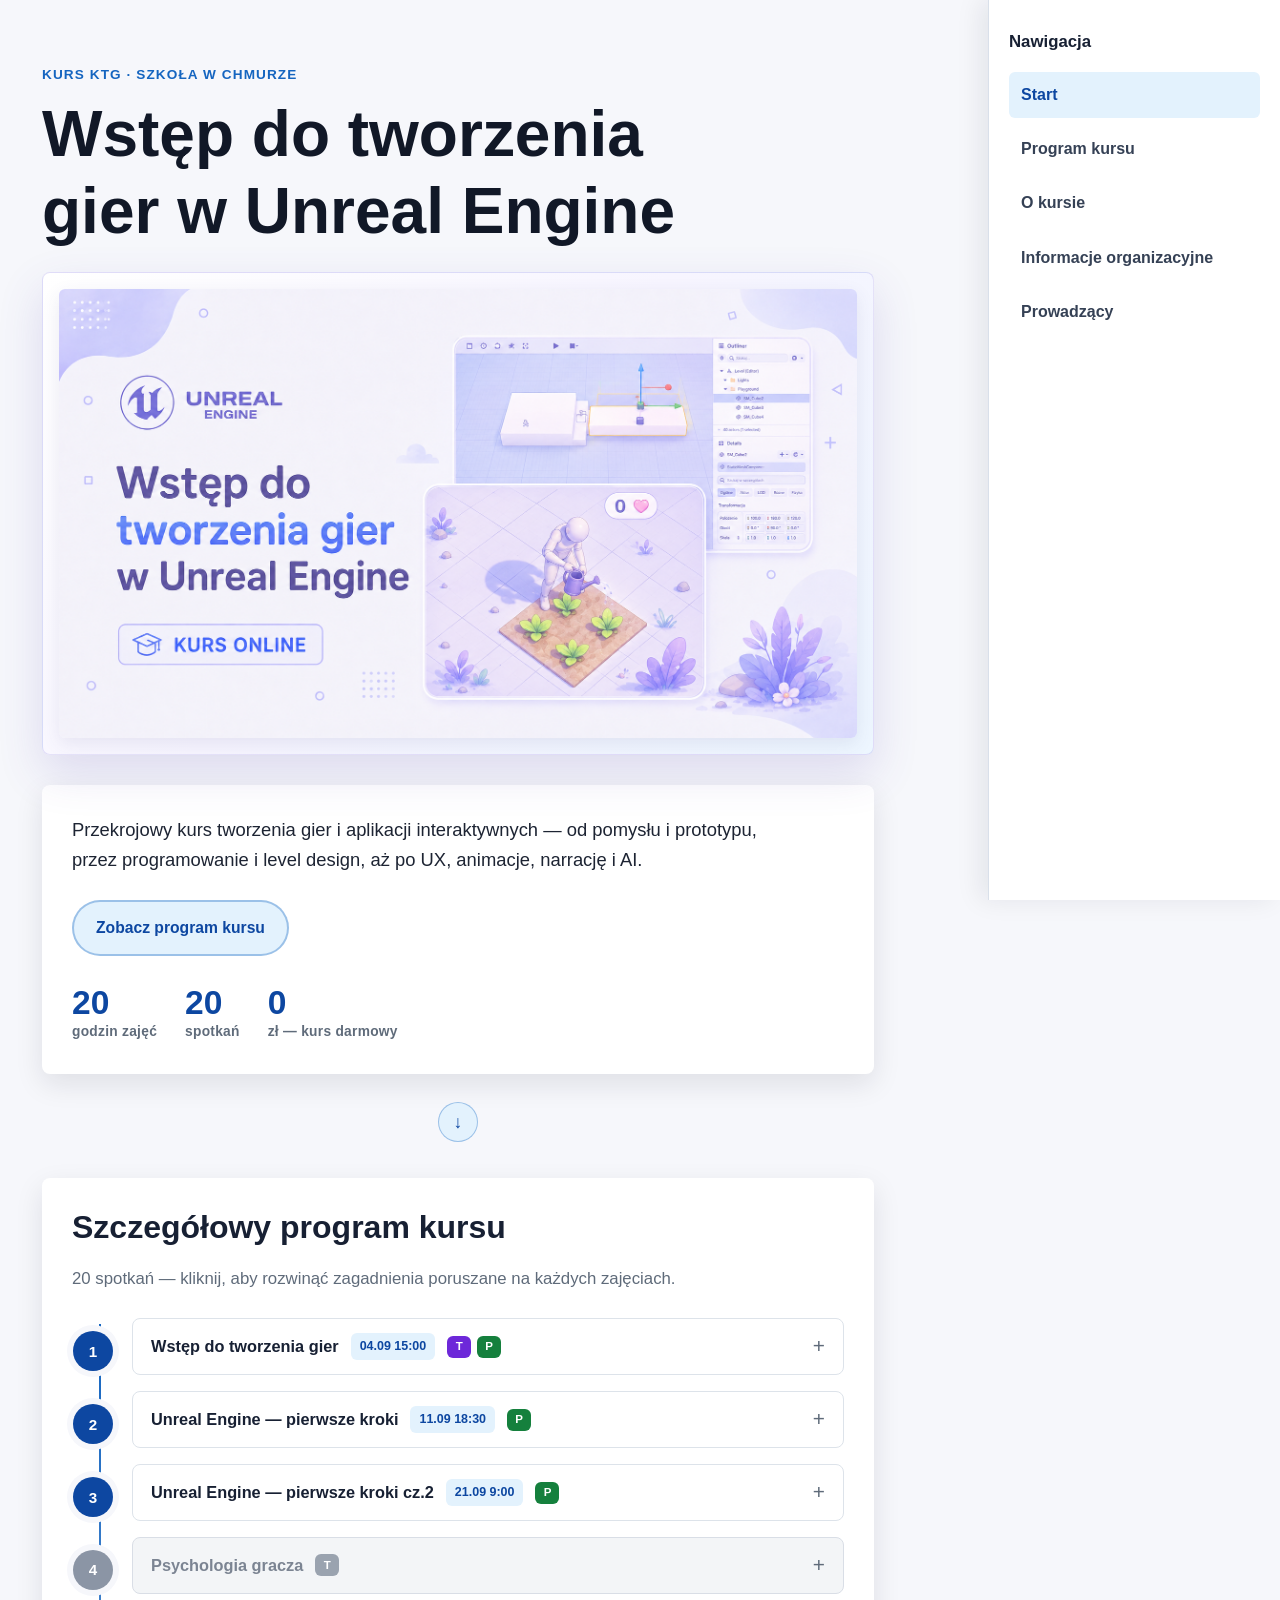
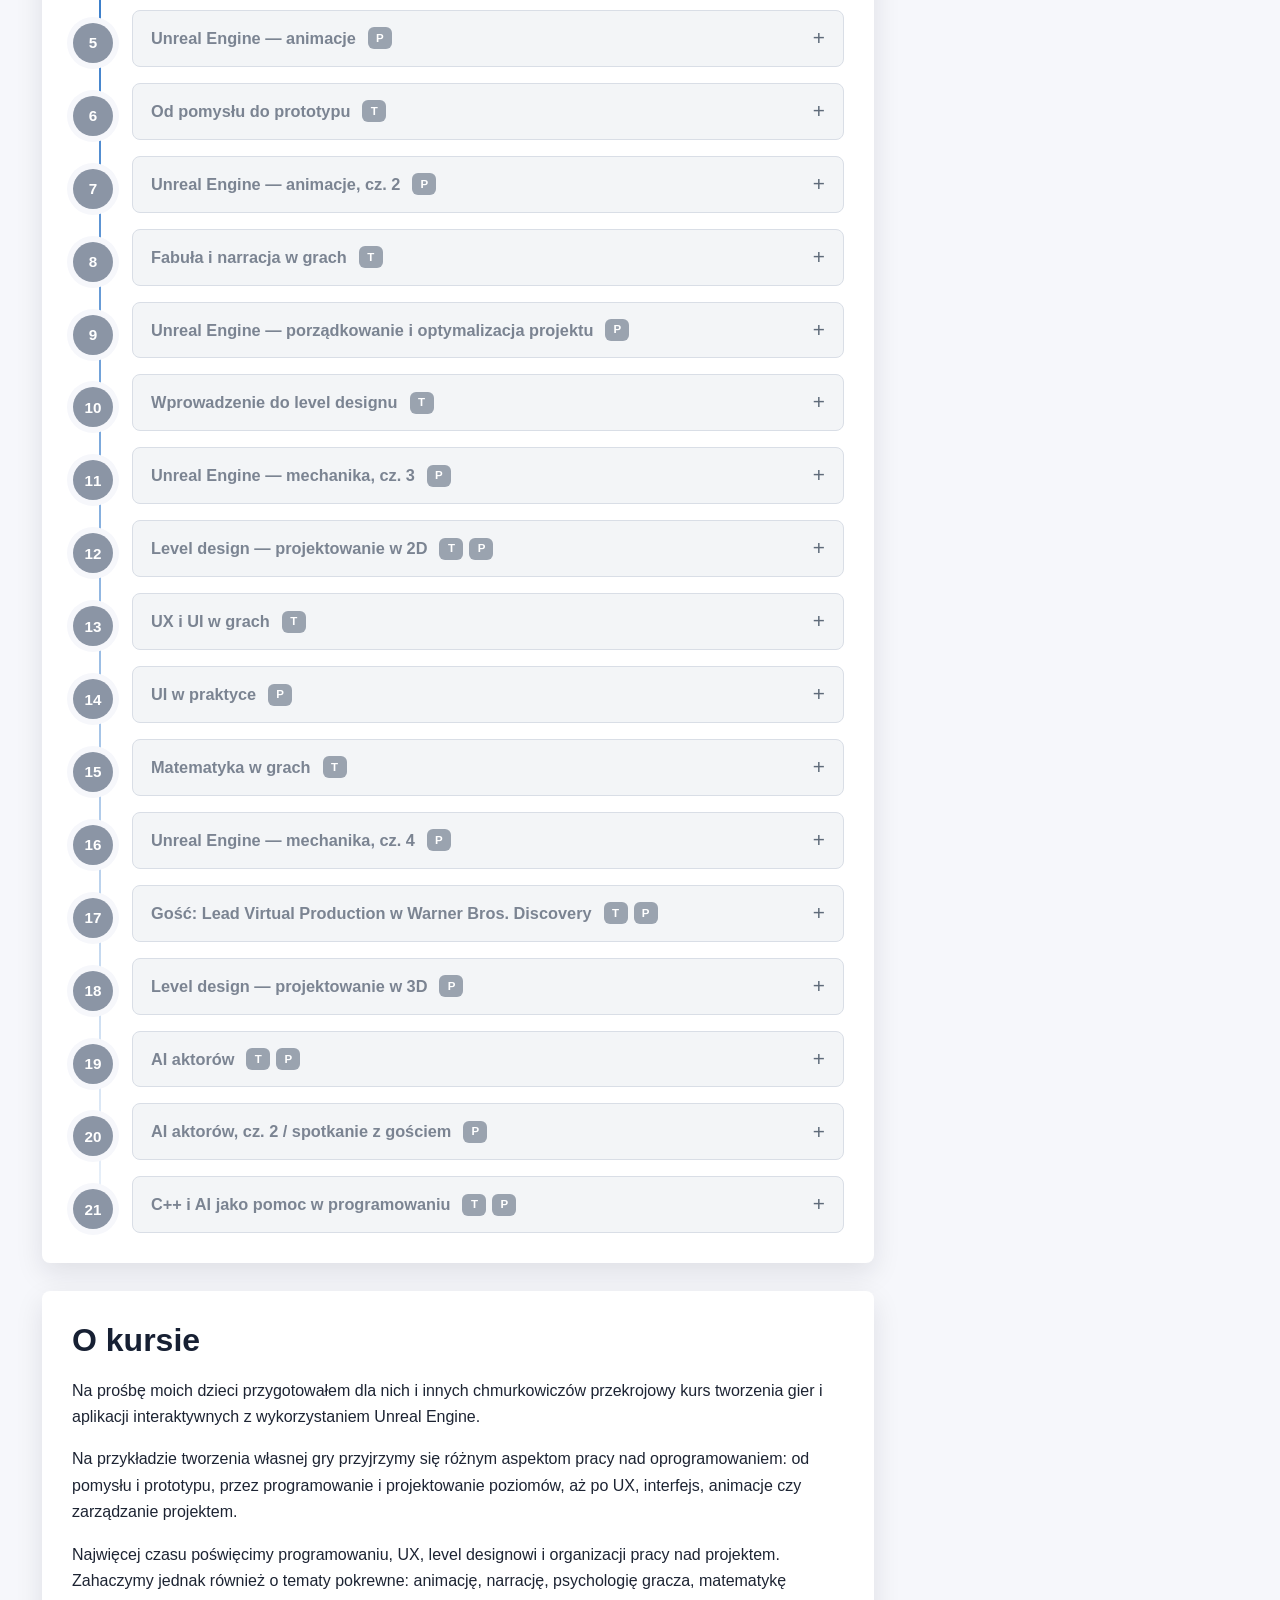
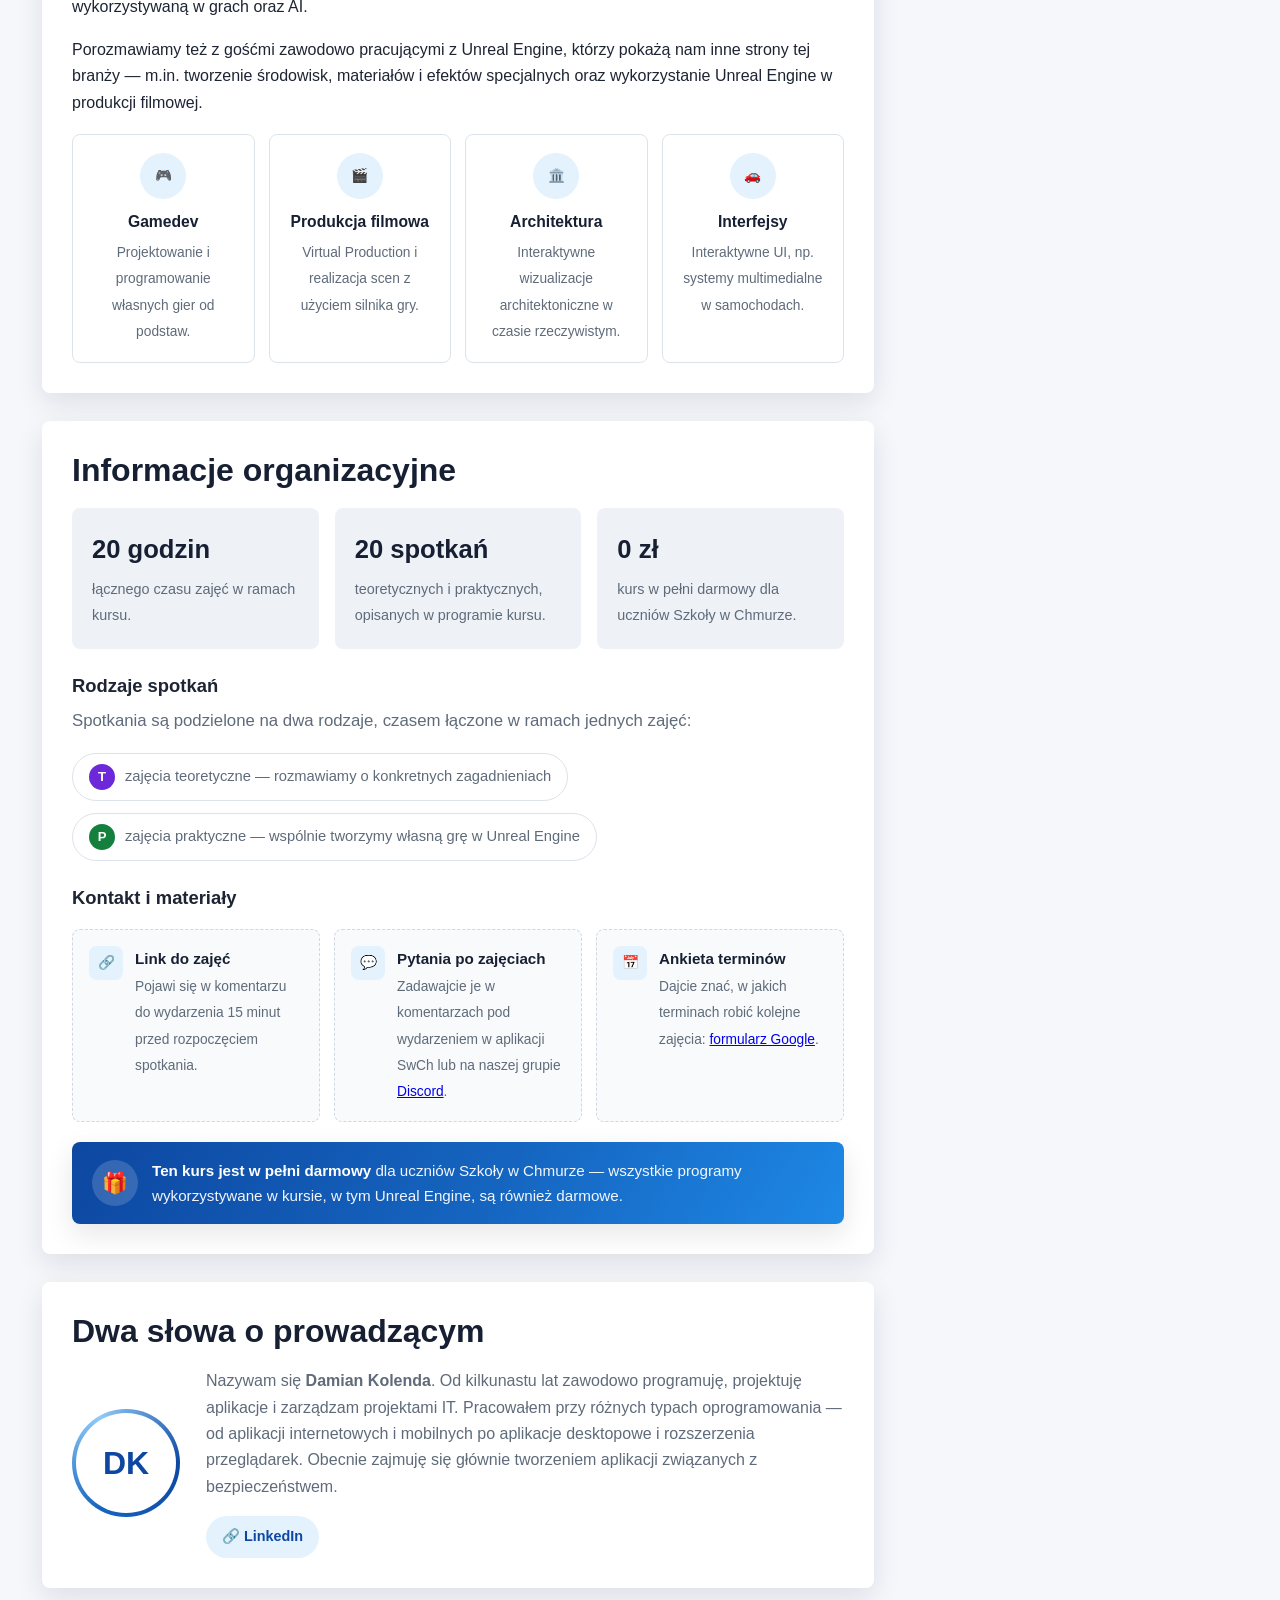
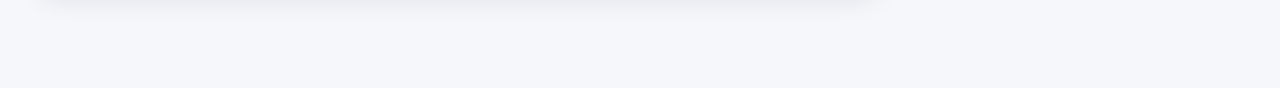
==== ktg/index.html @ b3a38f18 "up" ====
<!doctype html>
<html lang="pl">
<head>
  <meta charset="utf-8">
  <meta name="viewport" content="width=device-width, initial-scale=1">
  <title>Wstęp do tworzenia gier w Unreal Engine</title>
  <meta name="description" content="Przekrojowy, darmowy kurs tworzenia gier i aplikacji interaktywnych w Unreal Engine — program, informacje organizacyjne i materiały.">
  <link rel="stylesheet" href="css/course-page.css">
  <link rel="stylesheet" href="css/home-page.css">
</head>
<body>
  <nav class="right-nav" aria-label="Nawigacja po stronie kursu">
    <strong>Nawigacja</strong>
    <a href="#start">Start</a>
    <a href="#program">Program kursu</a>
    <a href="#o-kursie">O kursie</a>
    <a href="#informacje">Informacje organizacyjne</a>
    <a href="#prowadzacy">Prowadzący</a>
  </nav>

  <main>
    <header class="hero" id="start">
      <p class="eyebrow">Kurs KTG · Szkoła w Chmurze</p>
      <h1>Wstęp do tworzenia<br class="hero-title-break"> gier w Unreal Engine</h1>

      <figure class="hero-banner-frame">
        <img
          class="hero-banner-img"
          data-parallax="0.05"
          data-parallax-max="10"
          src="ktg_assets/img/baner2.png"
          alt="Baner kursu: „Wstęp do tworzenia gier w Unreal Engine”, logo Unreal Engine, plakietka „Kurs online” oraz zrzuty ekranu edytora Unreal Engine."
        >
      </figure>

      <div class="hero-below section">
        <p class="hero-lead">
          Przekrojowy kurs tworzenia gier i aplikacji interaktywnych — od pomysłu i prototypu, przez programowanie
          i level design, aż po UX, animacje, narrację i AI.
        </p>
        <div class="hero-cta">
          <a class="btn btn-ghost" href="#program">Zobacz program kursu</a>
        </div>
        <div class="hero-stats">
          <div class="stat"><span class="stat-num">20</span><span class="stat-label">godzin zajęć</span></div>
          <div class="stat"><span class="stat-num">20</span><span class="stat-label">spotkań</span></div>
          <div class="stat"><span class="stat-num">0</span><span class="stat-label">zł — kurs darmowy</span></div>
        </div>
      </div>

      <a class="scroll-cue" href="#program" aria-label="Przewiń do sekcji „Program kursu”">↓</a>
    </header>

    <section class="section reveal" id="program">
      <h2>Szczegółowy program kursu</h2>
      <p class="lead">20 spotkań — kliknij, aby rozwinąć zagadnienia poruszane na każdych zajęciach.</p>

      <div class="timeline">
        <details class="timeline-item has-page">
          <summary>
            <span class="timeline-num">1</span>
            <strong>Wstęp do tworzenia gier</strong>
            <span class="timeline-date">04.09 15:00</span>
            <span class="timeline-tags"><span class="tag tag-t">T</span><span class="tag tag-p">P</span></span>
          </summary>
          <ul class="timeline-topics">
            <li>Jak powstają gry?</li>
            <li>Kto pracuje przy tworzeniu gier i czym zajmują się poszczególne osoby?</li>
            <li>Jakich narzędzi używa się przy produkcji gier?</li>
            <li>Wprowadzenie do Unreal Engine</li>
            <li>Instalacja i pierwsze kroki</li>
          </ul>
          <div class="timeline-actions" aria-label="Materiały do lekcji 1">
            <a class="timeline-action-btn" href="pdf/wstep_do_ue.pdf" target="_blank" rel="noopener noreferrer">Prezentacja</a>
            <a class="timeline-action-btn timeline-action-btn-secondary" href="https://github.com/dkolenda/uekurs.github.io/tree/lekcja1_wstep" target="_blank" rel="noopener noreferrer">Repozytorium</a>
            <button class="timeline-action-btn timeline-video-btn" type="button" data-video-token="lesson-1">Nagranie wideo</button>
          </div>
        </details>

        <details class="timeline-item has-page">
          <summary>
            <span class="timeline-num">2</span>
            <strong>Unreal Engine — pierwsze kroki</strong>
            <span class="timeline-date">11.09 18:30</span>
            <span class="timeline-tags"><span class="tag tag-p">P</span></span>
          </summary>
          <ul class="timeline-topics">
            <li>Rozmieszczanie elementów na scenie</li>
            <li>Podstawy tworzenia logiki: zdarzenia i zmienne</li>
            <li>Przykłady praktyczne: drabina i portal</li>
          </ul>
          <div class="timeline-actions" aria-label="Materiały do lekcji 2">
            <a class="timeline-action-btn" target="_blank" href="ktg_2_unreal_engine_ferst_step.html">Notatka</a>
            <a class="timeline-action-btn timeline-action-btn-secondary"  target="_blank" href="https://iybr5o.s.gy/Ett3VE" rel="noopener noreferrer">Repozytorium</a>
            <button class="timeline-action-btn timeline-video-btn" type="button" data-video-token="lesson-2">Nagranie wideo</button>
          </div>
        </details>

        <details class="timeline-item has-page">
          <summary>
            <span class="timeline-num">3</span>
            <strong>Unreal Engine — pierwsze kroki cz.2</strong>
            <span class="timeline-date">21.09 9:00</span>
            <span class="timeline-tags"><span class="tag tag-p">P</span></span>
          </summary>
          <ul class="timeline-topics">
            <li>Podstawy tworzenia logiki: zdarzenia i zmienne</li>
            <li>Przykłady praktyczne: portal, ukryte przejscie</li>
          </ul>
          <div class="timeline-actions" aria-label="Materiały do lekcji 3">
            <button class="timeline-action-btn timeline-action-btn-disabled" type="button" disabled data-tooltip="Materiał jeszcze niedostępny">Notatka</button>
            <button class="timeline-action-btn timeline-action-btn-secondary timeline-action-btn-disabled" type="button" disabled data-tooltip="Materiał jeszcze niedostępny">Repozytorium</button>
            <button class="timeline-action-btn timeline-video-btn timeline-action-btn-disabled" type="button" disabled data-tooltip="Materiał jeszcze niedostępny">Nagranie wideo</button>
          </div>
        </details>

        <details class="timeline-item is-upcoming">
          <summary>
            <span class="timeline-num">4</span>
            <strong>Psychologia gracza</strong>
            <span class="timeline-tags"><span class="tag tag-t">T</span></span>
          </summary>
          <ul class="timeline-topics">
            <li>Co motywuje gracza? Teoria autodeterminacji</li>
            <li>Typologia graczy Bartle'a</li>
            <li>Stan flow</li>
            <li>Schematy i błędy poznawcze</li>
            <li>Warunkowanie instrumentalne</li>
            <li>Gamifikacja i wykorzystywanie mechanizmów znanych z gier</li>
            <li>Dark patterns w grach</li>
            <li>Zaburzenia związane z graniem</li>
          </ul>
        </details>

        <details class="timeline-item is-upcoming">
          <summary>
            <span class="timeline-num">5</span>
            <strong>Unreal Engine — animacje</strong>
            <span class="timeline-tags"><span class="tag tag-p">P</span></span>
          </summary>
          <ul class="timeline-topics">
            <li>Poruszanie aktorów — na przykładzie drzwi</li>
            <li>Tworzenie prostych cutscenek</li>
            <li>Animacje akcji gracza</li>
          </ul>
        </details>

        <details class="timeline-item is-upcoming">
          <summary>
            <span class="timeline-num">6</span>
            <strong>Od pomysłu do prototypu</strong>
            <span class="timeline-tags"><span class="tag tag-t">T</span></span>
          </summary>
          <ul class="timeline-topics">
            <li>Jak wygląda proces planowania i analizy?</li>
            <li>Dla kogo tworzymy grę?</li>
            <li>Podstawowa pętla rozgrywki — game loop</li>
            <li>Prototypowanie i blockout</li>
          </ul>
        </details>

        <details class="timeline-item is-upcoming">
          <summary>
            <span class="timeline-num">7</span>
            <strong>Unreal Engine — animacje, cz. 2</strong>
            <span class="timeline-tags"><span class="tag tag-p">P</span></span>
          </summary>
          <ul class="timeline-topics">
            <li>MetaHuman — tworzymy realistycznego bohatera</li>
            <li>Tworzenie własnych animacji</li>
            <li>Przykłady praktyczne: podlewanie grządki i użyźnianie gleby</li>
          </ul>
        </details>

        <details class="timeline-item is-upcoming">
          <summary>
            <span class="timeline-num">8</span>
            <strong>Fabuła i narracja w grach</strong>
            <span class="timeline-tags"><span class="tag tag-t">T</span></span>
          </summary>
          <ul class="timeline-topics">
            <li>Pacing — tempo opowiadania historii</li>
            <li>Struktura trzech aktów</li>
            <li>Monomit, czyli podróż bohatera</li>
            <li>Teoria równowagi Tzvetana Todorova</li>
            <li>Narracja emergentna</li>
            <li>Narzędzia pisarza: konflikt, foreshadowing, fałszywy trop, retrospekcja i inne</li>
            <li>Metody szybkiego tworzenia historii: graf świata, historia zbudowana wokół przedmiotu, siedem złotych pytań kryminalistycznych</li>
          </ul>
        </details>

        <details class="timeline-item is-upcoming">
          <summary>
            <span class="timeline-num">9</span>
            <strong>Unreal Engine — porządkowanie i optymalizacja projektu</strong>
            <span class="timeline-tags"><span class="tag tag-p">P</span></span>
          </summary>
          <ul class="timeline-topics">
            <li>Debugowanie</li>
            <li>Analiza zależności</li>
            <li>Podstawy zasad SOLID</li>
            <li>Funkcje</li>
            <li>Komunikacja między aktorami: Interface, Event Dispatcher, Subsystem</li>
          </ul>
        </details>

        <details class="timeline-item is-upcoming">
          <summary>
            <span class="timeline-num">10</span>
            <strong>Wprowadzenie do level designu</strong>
            <span class="timeline-tags"><span class="tag tag-t">T</span></span>
          </summary>
          <ul class="timeline-topics">
            <li>Psychologia gracza w projektowaniu poziomów</li>
            <li>Opowiadanie historii za pomocą otoczenia</li>
            <li>Ścieżki gracza i subtelne kierowanie jego uwagą</li>
            <li>Typowe błędy projektowe</li>
            <li>Blockout</li>
          </ul>
        </details>

        <details class="timeline-item is-upcoming">
          <summary>
            <span class="timeline-num">11</span>
            <strong>Unreal Engine — mechanika, cz. 3</strong>
            <span class="timeline-tags"><span class="tag tag-p">P</span></span>
          </summary>
          <ul class="timeline-topics">
            <li>Zmienne publiczne i listy</li>
            <li>Event Dispatchers</li>
            <li>Przykład praktyczny: tworzymy zagadkę</li>
          </ul>
        </details>

        <details class="timeline-item is-upcoming">
          <summary>
            <span class="timeline-num">12</span>
            <strong>Level design — projektowanie w 2D</strong>
            <span class="timeline-tags"><span class="tag tag-t">T</span><span class="tag tag-p">P</span></span>
          </summary>
          <ul class="timeline-topics">
            <li>Dlaczego research jest ważny?</li>
            <li>Od pomysłu do planu poziomu</li>
            <li>Projektowanie levelu w 2D</li>
            <li>Rysujemy własne poziomy na kartkach</li>
          </ul>
        </details>

        <details class="timeline-item is-upcoming">
          <summary>
            <span class="timeline-num">13</span>
            <strong>UX i UI w grach</strong>
            <span class="timeline-tags"><span class="tag tag-t">T</span></span>
          </summary>
          <ul class="timeline-topics">
            <li>Zasady projektowania dobrego interfejsu</li>
            <li>Najczęstsze błędy</li>
            <li>Interfejs diegetyczny</li>
            <li>Otoczenie jako element interfejsu</li>
            <li>Czym jest HUD?</li>
          </ul>
        </details>

        <details class="timeline-item is-upcoming">
          <summary>
            <span class="timeline-num">14</span>
            <strong>UI w praktyce</strong>
            <span class="timeline-tags"><span class="tag tag-p">P</span></span>
          </summary>
          <ul class="timeline-topics">
            <li>Czym jest Widget?</li>
            <li>Podstawy tworzenia UI w Unreal Engine</li>
            <li>Przykłady praktyczne: HUD i ekwipunek</li>
          </ul>
        </details>

        <details class="timeline-item is-upcoming">
          <summary>
            <span class="timeline-num">15</span>
            <strong>Matematyka w grach</strong>
            <span class="timeline-tags"><span class="tag tag-t">T</span></span>
          </summary>
          <ul class="timeline-topics">
            <li>Punkty i wektory</li>
            <li>Okręgi, koła i trójkąty</li>
            <li>Sinus i cosinus — gdzie naprawdę przydają się w grach?</li>
            <li>Kilka bardzo przydatnych wzorów i przykładów</li>
          </ul>
        </details>

        <details class="timeline-item is-upcoming">
          <summary>
            <span class="timeline-num">16</span>
            <strong>Unreal Engine — mechanika, cz. 4</strong>
            <span class="timeline-tags"><span class="tag tag-p">P</span></span>
          </summary>
          <ul class="timeline-topics">
            <li>Mapowanie sterowania</li>
            <li>Obsługa kontrolera</li>
            <li>Wykrywanie przedmiotów</li>
            <li>Interakcja z obiektami w świecie gry</li>
          </ul>
        </details>

        <details class="timeline-item is-upcoming">
          <summary>
            <span class="timeline-num">17</span>
            <strong>Gość: Lead Virtual Production w Warner Bros. Discovery</strong>
            <span class="timeline-tags"><span class="tag tag-t">T</span><span class="tag tag-p">P</span></span>
          </summary>
          <ul class="timeline-topics">
            <li>Jak tworzy się filmy z wykorzystaniem Unreal Engine?</li>
            <li>Virtual Production od kuchni</li>
            <li>Materiały i efekty specjalne</li>
          </ul>
        </details>

        <details class="timeline-item is-upcoming">
          <summary>
            <span class="timeline-num">18</span>
            <strong>Level design — projektowanie w 3D</strong>
            <span class="timeline-tags"><span class="tag tag-p">P</span></span>
          </summary>
          <ul class="timeline-topics">
            <li>Przenosimy projekt 2D do Unreal Engine</li>
            <li>Budujemy blockout poziomu</li>
            <li>Testujemy ścieżki gracza i czytelność przestrzeni</li>
          </ul>
        </details>

        <details class="timeline-item is-upcoming">
          <summary>
            <span class="timeline-num">19</span>
            <strong>AI aktorów</strong>
            <span class="timeline-tags"><span class="tag tag-t">T</span><span class="tag tag-p">P</span></span>
          </summary>
          <ul class="timeline-topics">
            <li>Do czego potrzebujemy AI w grach?</li>
            <li>Podejmowanie decyzji przez postacie</li>
            <li>Podstawy zachowania NPC</li>
            <li>Pierwsze własne AI w Unreal Engine</li>
          </ul>
        </details>

        <details class="timeline-item is-upcoming">
          <summary>
            <span class="timeline-num">20</span>
            <strong>AI aktorów, cz. 2 / spotkanie z gościem</strong>
            <span class="timeline-tags"><span class="tag tag-p">P</span></span>
          </summary>
          <ul class="timeline-topics">
            <li>Rozwijamy zachowania NPC</li>
            <li>Łączymy AI z mechanikami naszej gry</li>
            <li>Temat spotkania z gościem zostanie podany po jego potwierdzeniu</li>
          </ul>
        </details>

        <details class="timeline-item is-upcoming">
          <summary>
            <span class="timeline-num">21</span>
            <strong>C++ i AI jako pomoc w programowaniu</strong>
            <span class="timeline-tags"><span class="tag tag-t">T</span><span class="tag tag-p">P</span></span>
          </summary>
          <ul class="timeline-topics">
            <li>Po co Unreal Engine wykorzystuje C++?</li>
            <li>Blueprinty a C++</li>
            <li>Jak wygląda kod w projekcie Unreal Engine?</li>
            <li>Czym jest „vibe coding”?</li>
            <li>Jak korzystać z AI jako wsparcia podczas programowania — i gdzie trzeba na nie uważać?</li>
          </ul>
        </details>
      </div>
    </section>

    <section class="section reveal" id="o-kursie">
      <h2>O kursie</h2>
      <p>
        Na prośbę moich dzieci przygotowałem dla nich i innych chmurkowiczów przekrojowy kurs tworzenia gier i aplikacji
        interaktywnych z wykorzystaniem Unreal Engine.
      </p>
      <p>
        Na przykładzie tworzenia własnej gry przyjrzymy się różnym aspektom pracy nad oprogramowaniem: od pomysłu
        i prototypu, przez programowanie i projektowanie poziomów, aż po UX, interfejs, animacje czy zarządzanie
        projektem.
      </p>
      <p>
        Najwięcej czasu poświęcimy programowaniu, UX, level designowi i organizacji pracy nad projektem. Zahaczymy
        jednak również o tematy pokrewne: animację, narrację, psychologię gracza, matematykę wykorzystywaną w grach
        oraz AI.
      </p>
      <p>
        Porozmawiamy też z gośćmi zawodowo pracującymi z Unreal Engine, którzy pokażą nam inne strony tej branży —
        m.in. tworzenie środowisk, materiałów i efektów specjalnych oraz wykorzystanie Unreal Engine w produkcji
        filmowej.
      </p>

      <div class="audience-grid" aria-label="Dla kogo jest ten kurs">
        <article class="audience-tile">
          <span class="audience-icon">🎮</span>
          <strong>Gamedev</strong>
          <span>Projektowanie i programowanie własnych gier od podstaw.</span>
        </article>
        <article class="audience-tile">
          <span class="audience-icon">🎬</span>
          <strong>Produkcja filmowa</strong>
          <span>Virtual Production i realizacja scen z użyciem silnika gry.</span>
        </article>
        <article class="audience-tile">
          <span class="audience-icon">🏛️</span>
          <strong>Architektura</strong>
          <span>Interaktywne wizualizacje architektoniczne w czasie rzeczywistym.</span>
        </article>
        <article class="audience-tile">
          <span class="audience-icon">🚗</span>
          <strong>Interfejsy</strong>
          <span>Interaktywne UI, np. systemy multimedialne w samochodach.</span>
        </article>
      </div>
    </section>

    <section class="section reveal" id="informacje">
      <h2>Informacje organizacyjne</h2>

      <div class="info-strip" aria-label="Podstawowe informacje o kursie">
        <div class="info-card">
          <strong>20 godzin</strong>
          <span>łącznego czasu zajęć w ramach kursu.</span>
        </div>
        <div class="info-card">
          <strong>20 spotkań</strong>
          <span>teoretycznych i praktycznych, opisanych w programie kursu.</span>
        </div>
        <div class="info-card">
          <strong>0 zł</strong>
          <span>kurs w pełni darmowy dla uczniów Szkoły w Chmurze.</span>
        </div>
      </div>

      <h3 style="margin-top: 26px;">Rodzaje spotkań</h3>
      <p class="lead">Spotkania są podzielone na dwa rodzaje, czasem łączone w ramach jednych zajęć:</p>
      <div class="legend-row">
        <span class="legend-chip legend-t"><b>T</b> zajęcia teoretyczne — rozmawiamy o konkretnych zagadnieniach</span>
        <span class="legend-chip legend-p"><b>P</b> zajęcia praktyczne — wspólnie tworzymy własną grę w Unreal Engine</span>
      </div>

      <h3 style="margin-top: 26px;">Kontakt i materiały</h3>
      <div class="contact-row">
        <div class="contact-card">
          <span class="contact-icon">🔗</span>
          <div>
            <strong>Link do zajęć</strong>
            <span>Pojawi się w komentarzu do wydarzenia 15 minut przed rozpoczęciem spotkania.</span>
          </div>
        </div>
        <div class="contact-card">
          <span class="contact-icon">💬</span>
          <div>
            <strong>Pytania po zajęciach</strong>
            <span>Zadawajcie je w komentarzach pod wydarzeniem w aplikacji SwCh lub na naszej grupie <a href="https://discord.gg/wz2NytQ2kA" target="_blank" rel="noopener noreferrer">Discord</a>.</span>
          </div>
        </div>
        <div class="contact-card">
          <span class="contact-icon">📅</span>
          <div>
            <strong>Ankieta terminów</strong>
            <span>Dajcie znać, w jakich terminach robić kolejne zajęcia: <a href="https://forms.gle/KFguqqn21eopVK5c7" target="_blank" rel="noopener noreferrer">formularz Google</a>.</span>
          </div>
        </div>
      </div>

      <div class="free-banner">
        <span class="free-badge">🎁</span>
        <p>
          <strong>Ten kurs jest w pełni darmowy</strong> dla uczniów Szkoły w Chmurze — wszystkie programy
          wykorzystywane w kursie, w tym Unreal Engine, są również darmowe.
        </p>
      </div>
    </section>

    <section class="section reveal" id="prowadzacy">
      <h2>Dwa słowa o prowadzącym</h2>
      <div class="instructor-card">
        <div class="avatar-ring"><span>DK</span></div>
        <div class="instructor-bio">
          <p>
            Nazywam się <strong>Damian Kolenda</strong>. Od kilkunastu lat zawodowo programuję, projektuję aplikacje
            i zarządzam projektami IT. Pracowałem przy różnych typach oprogramowania — od aplikacji internetowych
            i mobilnych po aplikacje desktopowe i rozszerzenia przeglądarek. Obecnie zajmuję się głównie tworzeniem
            aplikacji związanych z bezpieczeństwem.
          </p>
          <div class="instructor-links">
            <a class="link-pill" href="https://www.linkedin.com/in/damian-kolenda/" target="_blank" rel="noopener noreferrer">🔗 LinkedIn</a>
          </div>
        </div>
      </div>
    </section>
  </main>

  <a href="#start" class="back-to-top" aria-label="Wróć na górę strony">↑</a>

  <script src="js/home-page.js" defer></script>
</body>
</html>
---- ktg/css/course-page.css ----
﻿:root {
  --bg: #f6f7fb;
  --surface: #ffffff;
  --surface-soft: #eef2f7;
  --text: #1d2433;
  --muted: #5f6b7a;
  --primary: #1565c0;
  --primary-dark: #0d47a1;
  --primary-soft: #e3f2fd;
  --warning: #fff4cc;
  --warning-border: #ffca28;
  --note: #eceff1;
  --note-border: #b0bec5;
  --shadow: 0 10px 28px rgba(15, 23, 42, 0.10);
  --radius: 8px;
  --nav-width: 292px;
}

* {
  box-sizing: border-box;
}

html {
  scroll-behavior: smooth;
}

body {
  margin: 0;
  background: var(--bg);
  color: var(--text);
  font-family: Roboto, "Segoe UI", Arial, sans-serif;
  line-height: 1.65;
}

main {
  width: min(1040px, calc(100% - var(--nav-width) - 72px));
  margin: 0;
  padding: 48px 42px 72px;
}

.hero {
  margin-bottom: 28px;
  padding: 16px 0 8px;
  color: var(--text);
}

.eyebrow {
  margin: 0 0 10px;
  color: var(--primary);
  font-size: 0.85rem;
  font-weight: 700;
  letter-spacing: 0.08em;
  text-transform: uppercase;
}

h1,
h2,
h3 {
  line-height: 1.2;
}

h1 {
  max-width: 760px;
  margin: 0;
  font-size: clamp(2.2rem, 5vw, 4.7rem);
  font-weight: 800;
  color: #111827;
}

h2 {
  margin: 0 0 18px;
  font-size: 2rem;
  color: #172033;
}

h3 {
  margin: 0 0 10px;
  font-size: 1.15rem;
}

h4 {
  margin: 22px 0 0;
  color: #172033;
  font-size: 1rem;
}

p {
  margin: 0 0 16px;
}

.intro-card,
.section,
.media-card {
  border-radius: var(--radius);
  background: var(--surface);
  box-shadow: var(--shadow);
}

.intro-card {
  margin-bottom: 28px;
  padding: 28px;
  background: var(--primary);
  color: #ffffff;
  font-size: 14px;
  font-style: italic;
}

.intro-card h2 {
  color: #ffffff;
  font-size: 14px;
  font-style: italic;
}

.intro-card p {
  max-width: 860px;
  color: rgba(255, 255, 255, 0.92);
  font-size: 14px;
}

.blue-info {
  margin: 20px 0 0;
  padding: 14px;
  border-radius: var(--radius);
  background: var(--primary);
  color: #ffffff;
  font-size: 14px;
  font-style: italic;
  box-shadow: var(--shadow);
}

.blue-info h4 {
  margin: 12px 0 8px;
  color: #ffffff;
}

.blue-info h4:first-child {
  margin-top: 0;
}

.naming-info {
  margin: 20px 0 0;
  padding: 14px;
  border-radius: var(--radius);
  background: #3f3a1f;
  color: #ffffff;
  font-size: 14px;
  font-style: italic;
  box-shadow: var(--shadow);
}

.shortcut-card {
  margin-top: 16px;
  padding: 12px;
  border: 1px solid rgba(255, 255, 255, 0.24);
  border-radius: var(--radius);
  background: rgba(255, 255, 255, 0.12);
}

.shortcut-row {
  display: flex;
  flex-direction: column;
  gap: 8px;
  margin-top: 0;
}

.shortcut {
  display: flex;
  min-height: 0;
  padding: 8px 10px;
  border: 1px solid rgba(255, 255, 255, 0.24);
  border-radius: var(--radius);
  background: rgba(255, 255, 255, 0.10);
  align-items: flex-start;
  gap: 10px;
  white-space: normal;
  overflow-x: visible;
}

.keyline {
  display: flex;
  flex-wrap: wrap;
  gap: 6px;
  margin-bottom: 0;
  align-items: center;
  flex: 0 0 auto;
}

kbd,
.tool-pill {
  display: inline-flex;
  min-width: 28px;
  min-height: 28px;
  padding: 4px 8px;
  align-items: center;
  justify-content: center;
  border-radius: 6px;
  background: #ffffff;
  color: var(--primary-dark);
  font-size: 13px;
  font-weight: 800;
  box-shadow: 0 3px 0 rgba(0, 0, 0, 0.18);
}

.tool-pill {
  gap: 7px;
  min-width: auto;
  background: #f8fafc;
  border: 1px solid rgba(13, 71, 161, 0.22);
  color: #0f172a;
}

.shortcut .tool-pill {
  color: #0f172a;
}

.shortcut strong {
  display: inline;
  margin-bottom: 2px;
  font-size: 13px;
}

.shortcut span {
  color: rgba(255, 255, 255, 0.86);
  font-size: 12px;
  line-height: 1.45;
}

.shortcut-desc {
  display: block;
  min-width: 0;
  flex: 1 1 auto;
  gap: 6px;
  white-space: normal;
  overflow-wrap: anywhere;
}

.naming-row .shortcut {
  align-items: flex-start;
  white-space: normal;
  overflow-x: visible;
}

.naming-row .shortcut-desc {
  display: block;
}

.naming-row .shortcut-desc strong {
  display: block;
  color: #ffffff;
}

.naming-info .shortcut {
  border-color: rgba(253, 230, 138, 0.36);
  background: rgba(255, 255, 255, 0.12);
}

.naming-info kbd {
  background: #fef3c7;
  color: #713f12;
}

.section {
  margin-bottom: 28px;
  padding: 30px;
}

.lead {
  color: var(--muted);
  font-size: 1.05rem;
}

.grid {
  display: grid;
  grid-template-columns: repeat(2, minmax(0, 1fr));
  gap: 18px;
  margin-top: 18px;
}

.tile {
  min-height: 160px;
  padding: 20px;
  border: 1px solid #dde3ea;
  border-radius: var(--radius);
  background: #ffffff;
}

.tile-icon {
  display: inline-flex;
  width: 42px;
  height: 42px;
  margin-bottom: 12px;
  align-items: center;
  justify-content: center;
  border-radius: 50%;
  background: var(--primary-soft);
  color: var(--primary);
  font-size: 1.35rem;
  font-weight: 800;
}

.tile-icon.editor-icons {
  width: auto;
  min-width: 52px;
  height: 42px;
  padding: 4px;
  gap: 5px;
  overflow: hidden;
  border-radius: 6px;
  background: #202020;
  color: transparent;
  font-size: 0;
}

/* Cropped directly from the Place Actors sidebar in ktg2_interface.png. */
.editor-icon {
  display: block;
  width: 44px;
  height: 34px;
  border-radius: 4px;
  background-image: url("../ktg_assets/img/ktg2_interface.png");
  background-repeat: no-repeat;
  background-size: 1918px 1016px;
}

.editor-icon--shapes {
  background-position: -22px -598px;
}

.editor-icon--lights {
  background-position: -22px -444px;
}

.editor-icon--cine {
  background-position: -22px -524px;
}

.editor-icon--trigger-box {
  width: 34px;
  background-position: -105px -456px;
}

.editor-icon--vfx {
  background-position: -22px -810px;
}

.list-methods {
  grid-template-columns: 1fr;
}

.list-methods .tile {
  min-height: auto;
}

.method-node-figure {
  margin: 10px 0 14px;
}

.method-node-figure img {
  display: block;
  width: auto;
  max-width: 100%;
  max-height: 360px;
  object-fit: contain;
  border-radius: 6px;
  background: #1f2937;
}

.tile-image {
  display: block;
  width: 100%;
  height: auto;
  margin-bottom: 0;
  object-fit: contain;
  border-radius: 6px;
  background: var(--primary-soft);
}

.media-tile {
  display: grid;
  grid-template-columns: minmax(180px, 62%) minmax(110px, 38%);
  align-items: center;
  gap: 14px;
  padding: 12px;
}

.media-tile .tile-copy {
  min-width: 0;
  padding: 8px 4px 8px 0;
  font-size: 0.92rem;
  line-height: 1.5;
}

.media-tile .tile-copy p {
  margin-bottom: 0;
}

.callout {
  margin: 18px 0 0;
  padding: 18px 20px;
  border-left: 6px solid;
  border-radius: var(--radius);
  display: grid;
  grid-template-columns: 32px 1fr;
  gap: 12px;
  align-items: start;
}

.mistake {
  border-color: var(--warning-border);
  background: var(--warning);
}

.curiosity {
  border-color: var(--primary);
  background: var(--primary-soft);
}

.callout-icon {
  display: inline-grid;
  width: 28px;
  height: 28px;
  border-radius: 50%;
  place-items: center;
  font-style: normal;
  font-weight: 900;
  line-height: 1;
}

.mistake .callout-icon {
  background: #ffca28;
  color: #3a2a00;
}

.curiosity .callout-icon {
  background: var(--primary);
  color: #ffffff;
}

figure {
  margin: 22px 0 0;
}

.media-card {
  overflow: hidden;
  border: 1px solid #d7dee8;
}

img {
  display: block;
  width: 100%;
  height: auto;
}

img.is-zoomable {
  cursor: zoom-in;
}

img.is-zoomable:focus {
  outline: 3px solid var(--primary);
  outline-offset: 3px;
}

figcaption {
  padding: 12px 14px;
  background: #f8fafc;
  color: var(--muted);
  font-size: 0.92rem;
}

.steps {
  display: grid;
  gap: 14px;
  margin: 18px 0 0;
  padding: 0;
  list-style: none;
  counter-reset: step;
}

.steps li {
  position: relative;
  padding: 16px 16px 16px 58px;
  border: 1px solid #dde3ea;
  border-radius: var(--radius);
  background: #ffffff;
}

.steps li::before {
  position: absolute;
  left: 16px;
  top: 16px;
  width: 28px;
  height: 28px;
  border-radius: 50%;
  background: var(--primary);
  color: #ffffff;
  content: counter(step);
  counter-increment: step;
  display: grid;
  place-items: center;
  font-weight: 800;
}

.right-nav {
  position: fixed;
  top: 0;
  right: 0;
  width: var(--nav-width);
  height: 100vh;
  padding: 28px 20px;
  background: #ffffff;
  border-left: 1px solid #d9e0ea;
  box-shadow: -8px 0 24px rgba(15, 23, 42, 0.08);
  overflow-y: auto;
}

.right-nav strong {
  display: block;
  margin-bottom: 16px;
  color: #172033;
  font-size: 1.05rem;
}

.right-nav a {
  display: block;
  margin-bottom: 8px;
  padding: 10px 12px;
  border-radius: 6px;
  color: #354155;
  text-decoration: none;
  font-weight: 650;
}

.right-nav a:hover,
.right-nav a:focus {
  background: var(--primary-soft);
  color: var(--primary-dark);
  outline: none;
}

.nav-hint {
  margin-top: 18px;
  padding: 12px;
  border-radius: var(--radius);
  background: var(--surface-soft);
  color: var(--muted);
  font-size: 0.88rem;
  line-height: 1.45;
}

.badge-list {
  display: flex;
  flex-wrap: wrap;
  gap: 10px;
  margin-top: 14px;
}

.badge {
  padding: 7px 11px;
  border-radius: 999px;
  background: var(--primary-soft);
  color: var(--primary-dark);
  font-size: 0.9rem;
  font-weight: 700;
}

.script-drawer {
  margin-top: 20px;
  border: 1px solid #d7dee8;
  border-radius: var(--radius);
  background: #ffffff;
  box-shadow: var(--shadow);
  overflow: hidden;
}

.script-drawer summary {
  display: flex;
  min-height: 56px;
  padding: 14px 18px;
  align-items: center;
  gap: 12px;
  background: var(--primary);
  color: #ffffff;
  cursor: pointer;
  font-weight: 800;
  list-style: none;
}

.script-drawer summary::-webkit-details-marker {
  display: none;
}

.script-drawer summary::after {
  margin-left: auto;
  content: "+";
  font-size: 1.25rem;
  line-height: 1;
}

.script-drawer[open] summary::after {
  content: "-";
}

.script-icon {
  display: inline-grid;
  width: 32px;
  height: 32px;
  border-radius: 6px;
  place-items: center;
  background: #ffffff;
  color: var(--primary-dark);
  font-size: 0.86rem;
  font-weight: 900;
  box-shadow: 0 3px 0 rgba(0, 0, 0, 0.18);
}

.script-drawer figure {
  margin: 0;
  border: 0;
  border-radius: 0;
  box-shadow: none;
}

.variable-grid {
  display: grid;
  grid-template-columns: repeat(2, minmax(0, 1fr));
  gap: 12px;
  margin-top: 10px;
}

.variable-kind-list {
  grid-template-columns: 1fr;
}

.variable-card {
  padding: 14px;
  border: 1px solid #dde3ea;
  border-radius: var(--radius);
  background: #ffffff;
}

.variable-card h3 {
  display: inline-flex;
  margin-bottom: 8px;
  padding: 4px 8px;
  border-radius: 6px;
  color: #ffffff;
  font-size: 0.95rem;
}

.variable-card p {
  margin-bottom: 0;
  color: var(--muted);
  font-size: 0.94rem;
  line-height: 1.5;
}

.var-bool h3 {
  background: #b91c1c;
}

.var-actor h3 {
  background: #2563eb;
}

.var-int h3 {
  background: #15803d;
}

.var-text h3 {
  background: #b45309;
}

.collision-panel {
  display: grid;
  gap: 16px;
  margin-top: 20px;
}

.collision-grid {
  display: grid;
  grid-template-columns: repeat(2, minmax(0, 1fr));
  gap: 14px;
}

.collision-card {
  padding: 18px;
  border: 1px solid #dde3ea;
  border-radius: var(--radius);
  background: #ffffff;
}

.collision-card h3 {
  display: flex;
  gap: 10px;
  align-items: center;
}

.collision-tag {
  display: inline-grid;
  width: 30px;
  height: 30px;
  border-radius: 6px;
  place-items: center;
  background: var(--primary);
  color: #ffffff;
  font-size: 0.85rem;
  font-weight: 900;
}

.collision-card p,
.collision-card li {
  color: var(--muted);
  font-size: 0.95rem;
}

.collision-card ul {
  display: grid;
  gap: 8px;
  margin: 10px 0 0;
  padding-left: 20px;
}

.response-strip {
  display: grid;
  grid-template-columns: repeat(3, minmax(0, 1fr));
  gap: 10px;
  margin-top: 12px;
}

.response-pill {
  min-height: 86px;
  padding: 12px;
  border-radius: var(--radius);
  background: var(--surface-soft);
}

.response-pill strong {
  display: block;
  margin-bottom: 4px;
  color: #172033;
}

.response-pill span {
  display: block;
  color: var(--muted);
  font-size: 0.88rem;
  line-height: 1.45;
}

.collision-wide {
  grid-column: 1 / -1;
}

.collision-list {
  display: grid;
  grid-template-columns: repeat(2, minmax(0, 1fr));
  gap: 10px;
  margin-top: 12px;
}

.collision-option {
  padding: 12px;
  border-radius: var(--radius);
  background: var(--surface-soft);
  color: var(--muted);
  font-size: 0.92rem;
  line-height: 1.45;
}

.collision-option strong {
  display: block;
  margin-bottom: 3px;
  color: #172033;
}

.video-list {
  display: grid;
  grid-template-columns: repeat(3, minmax(0, 1fr));
  gap: 12px;
  margin-top: 18px;
}

.video-card {
  display: grid;
  border: 1px solid #dde3ea;
  border-radius: var(--radius);
  background: #ffffff;
  color: var(--muted);
  text-decoration: none;
  overflow: hidden;
}

.video-card:hover,
.video-card:focus {
  border-color: var(--primary);
  outline: none;
}

.video-card img {
  aspect-ratio: 16 / 9;
  object-fit: cover;
}

.video-card strong {
  display: block;
  padding: 12px 12px 2px;
  color: #172033;
  line-height: 1.35;
}

.video-card span {
  display: block;
  padding: 0 12px 12px;
  font-size: 0.9rem;
  line-height: 1.45;
}

.has-lightbox {
  overflow: hidden;
}

.image-lightbox[hidden] {
  display: none;
}

.image-lightbox {
  position: fixed;
  inset: 0;
  z-index: 1000;
  display: grid;
  padding: 22px;
  place-items: center;
  background: rgba(15, 23, 42, 0.82);
}

.image-lightbox-panel {
  display: grid;
  grid-template-rows: auto minmax(0, 1fr);
  width: min(1180px, 100%);
  height: min(820px, 100%);
  border-radius: var(--radius);
  background: #0f172a;
  box-shadow: 0 20px 60px rgba(0, 0, 0, 0.36);
  overflow: hidden;
}

.image-lightbox-toolbar {
  display: flex;
  min-height: 54px;
  padding: 10px;
  justify-content: flex-end;
  gap: 8px;
  background: #ffffff;
  border-bottom: 1px solid #d9e0ea;
}

.image-lightbox-button {
  min-width: 42px;
  min-height: 34px;
  padding: 6px 10px;
  border: 1px solid #cfd8e3;
  border-radius: 6px;
  background: #f8fafc;
  color: var(--text);
  cursor: pointer;
  font: inherit;
  font-weight: 800;
}

.image-lightbox-button:hover,
.image-lightbox-button:focus {
  border-color: var(--primary);
  background: var(--primary-soft);
  outline: none;
}

.image-lightbox-stage {
  display: block;
  min-height: 0;
  padding: 20px;
  overflow: auto;
  text-align: center;
}

.image-lightbox-stage img {
  width: auto;
  max-width: none;
  max-height: none;
  margin: 0 auto;
  transition: width 120ms ease, height 120ms ease;
}

.blueprint-layout {
  display: grid;
  grid-template-columns: minmax(280px, 0.95fr) minmax(320px, 1.05fr);
  gap: 18px;
  align-items: start;
  margin-top: 18px;
}

.blueprint-map {
  display: grid;
  gap: 12px;
}

.blueprint-card {
  position: relative;
  padding: 16px 16px 16px 58px;
  border: 1px solid #dde3ea;
  border-radius: var(--radius);
  background: #ffffff;
}

.blueprint-card::before {
  position: absolute;
  left: 16px;
  top: 16px;
  width: 30px;
  height: 30px;
  border-radius: 6px;
  background: var(--primary);
  color: #ffffff;
  content: attr(data-label);
  display: grid;
  place-items: center;
  font-size: 0.8rem;
  font-weight: 900;
}

.blueprint-card h3 {
  margin-bottom: 6px;
}

.blueprint-card p {
  margin-bottom: 0;
  color: var(--muted);
  font-size: 0.94rem;
  line-height: 1.5;
}

.blueprint-card.is-wide {
  grid-column: 1 / -1;
  border-color: rgba(21, 101, 192, 0.35);
  background: var(--primary-soft);
}

.blueprint-card.is-wide::before {
  background: var(--primary-dark);
}

.quiz {
  display: grid;
  gap: 18px;
  margin-top: 18px;
}

.quiz-question {
  padding: 18px;
  border: 1px solid #dde3ea;
  border-radius: var(--radius);
  background: #ffffff;
}

.quiz-question p {
  margin-bottom: 12px;
  font-weight: 800;
  line-height: 1.4;
}

.quiz-options {
  display: grid;
  gap: 8px;
}

.quiz-option {
  width: 100%;
  padding: 10px 12px;
  border: 1px solid #cfd8e3;
  border-radius: 6px;
  background: #f8fafc;
  color: var(--text);
  cursor: pointer;
  font: inherit;
  text-align: left;
}

.quiz-option:hover,
.quiz-option:focus {
  border-color: var(--primary);
  background: var(--primary-soft);
  outline: none;
}

.quiz-option.is-correct {
  border-color: #16a34a;
  background: #dcfce7;
  color: #14532d;
  font-weight: 800;
}

.quiz-option.is-wrong {
  border-color: #dc2626;
  background: #fee2e2;
  color: #7f1d1d;
  font-weight: 800;
}

.quiz-option:disabled {
  cursor: default;
  opacity: 1;
}

.quiz-result {
  margin-top: 18px;
  padding: 14px 16px;
  border-radius: var(--radius);
  background: var(--primary);
  color: #ffffff;
  font-weight: 800;
}

.ue-blueprint-viewer {
  position: relative;
  display: grid;
  grid-template-columns: 245px minmax(0, 1fr);
  min-height: 560px;
  margin-top: 18px;
  border: 1px solid #090b0d;
  border-radius: var(--radius);
  background: #151515;
  color: #d6d6d6;
  box-shadow: var(--shadow);
  overflow: hidden;
}

.ue-blueprint-expand-button {
  position: absolute;
  top: 7px;
  right: 7px;
  z-index: 10;
  display: inline-grid;
  width: 24px;
  height: 24px;
  place-items: center;
  border: 1px solid #464646;
  border-radius: 4px;
  background: rgba(31, 31, 31, 0.94);
  color: #f2f2f2;
  cursor: pointer;
  font: inherit;
  font-size: 14px;
  font-weight: 800;
  line-height: 1;
  box-shadow: 0 4px 10px rgba(0, 0, 0, 0.30);
}

.ue-blueprint-expand-button:hover,
.ue-blueprint-expand-button:focus {
  border-color: #5d9cec;
  background: #1f3552;
  outline: none;
}

.ue-blueprint-viewer.is-modal-open {
  width: 100%;
  height: 100%;
  min-height: 0;
  margin-top: 0;
  box-shadow: none;
}

.ue-blueprint-viewer.is-modal-open .ue-blueprint-expand-button {
  display: none;
}

.ue-blueprint-viewer.is-modal-open .ue-blueprint-main,
.ue-blueprint-viewer.is-modal-open .ue-graph-stage {
  min-height: 0;
}

.ue-blueprint-modal[hidden] {
  display: none;
}

.ue-blueprint-modal {
  position: fixed;
  inset: 0;
  z-index: 1100;
  display: grid;
  padding: 12px;
  background: rgba(15, 23, 42, 0.86);
}

.ue-blueprint-modal-panel {
  display: grid;
  grid-template-rows: auto minmax(0, 1fr);
  width: 100%;
  height: 100%;
  min-width: 0;
  min-height: 0;
  border-radius: var(--radius);
  background: #151515;
  box-shadow: 0 20px 60px rgba(0, 0, 0, 0.36);
  overflow: hidden;
}

.ue-blueprint-modal-toolbar {
  display: flex;
  min-height: 46px;
  padding: 8px;
  justify-content: space-between;
  align-items: center;
  gap: 8px;
  border-bottom: 1px solid #303030;
  background: #111111;
}

.ue-blueprint-modal-title {
  min-width: 0;
  padding: 0 8px;
  color: #f2f2f2;
  font-size: 14px;
  font-weight: 800;
  line-height: 1.3;
  overflow: hidden;
  text-overflow: ellipsis;
  white-space: nowrap;
}

.ue-blueprint-modal-close {
  min-width: 38px;
  min-height: 30px;
  padding: 5px 10px;
  border: 1px solid #3a3a3a;
  border-radius: 4px;
  background: #242424;
  color: #eeeeee;
  cursor: pointer;
  font: inherit;
  font-size: 13px;
  font-weight: 800;
}

.ue-blueprint-modal-close:hover,
.ue-blueprint-modal-close:focus {
  border-color: #5d9cec;
  background: #1f3552;
  outline: none;
}

.ue-blueprint-modal-slot {
  min-width: 0;
  min-height: 0;
}

.ue-blueprint-sidebar {
  display: grid;
  grid-template-rows: 1fr 1.2fr;
  border-right: 1px solid #262626;
  background: #111111;
  min-width: 0;
}

.ue-panel {
  min-height: 0;
  border-bottom: 1px solid #2a2a2a;
  overflow: auto;
}

.ue-panel-title,
.ue-tabs {
  display: flex;
  align-items: center;
  min-height: 28px;
  background: #202020;
  color: #d8d8d8;
  font-size: 12px;
}

.ue-panel-title {
  justify-content: space-between;
  padding: 0 10px;
  border-bottom: 1px solid #303030;
}

.ue-add-button {
  margin: 6px 6px 4px;
  padding: 3px 12px;
  border: 1px solid #4a4a4a;
  border-radius: 4px;
  background: #252525;
  color: #f3f3f3;
  cursor: pointer;
  font: inherit;
  font-size: 12px;
}

.ue-search {
  margin: 0 6px 8px;
  padding: 3px 10px;
  border: 1px solid #3a3a3a;
  border-radius: 999px;
  background: #090909;
  color: #737373;
  font-size: 12px;
  line-height: 1.4;
}

.ue-section-label {
  padding: 5px 8px;
  background: #303030;
  color: #bdbdbd;
  font-size: 11px;
  font-weight: 800;
  line-height: 1.2;
}

.ue-tree {
  display: grid;
}

.ue-tree-item {
  width: 100%;
  border: 0;
  border-left: 3px solid transparent;
  background: transparent;
  color: #d0d0d0;
  cursor: pointer;
  font: inherit;
  font-size: 12px;
  text-align: left;
}

button.ue-tree-item,
.ue-tree-item-row {
  display: grid;
  grid-template-columns: 18px minmax(0, 1fr) auto;
  gap: 5px;
  align-items: center;
  min-height: 25px;
  padding: 3px 8px;
}

.ue-tree-item > .ue-tree-item {
  width: calc(100% - 17px);
  margin-left: 17px;
  border-left-color: rgba(255, 255, 255, 0.10);
}

button.ue-tree-item:hover,
button.ue-tree-item:focus,
button.ue-tree-item.is-active,
.ue-tree-item:hover > .ue-tree-item-row,
.ue-tree-item:focus > .ue-tree-item-row,
.ue-tree-item-row:focus,
.ue-tree-item.is-active > .ue-tree-item-row {
  background: #2f2f2f;
  outline: none;
}

.ue-tree-item.is-active {
  border-left-color: #f0a000;
  color: #ffffff;
}

.ue-tree-icon {
  color: #bfc4cc;
  font-weight: 800;
  text-align: center;
}

.ue-tree-meta {
  color: #a5a5a5;
  font-size: 11px;
}

.ue-variable-type {
  display: inline-flex;
  align-items: center;
  gap: 5px;
  margin-left: auto;
  white-space: nowrap;
}

.ue-color-dot {
  width: 10px;
  height: 6px;
  flex: 0 0 auto;
  border-radius: 999px;
  background: var(--dot-color, #7dd3fc);
}

.ue-public-eye {
  width: 16px;
  height: 10px;
  flex: 0 0 auto;
  border: 1.7px solid #93c5fd;
  border-radius: 50%;
  background: radial-gradient(circle at center, #93c5fd 0 2px, transparent 2.5px);
}

.ue-blueprint-main {
  display: grid;
  grid-template-rows: auto auto minmax(0, 1fr);
  min-width: 0;
  background: #191919;
}

.ue-tabs {
  gap: 3px;
  padding-left: 4px;
  overflow-x: auto;
}

.ue-tab {
  min-height: 27px;
  padding: 5px 13px;
  border: 0;
  border-right: 1px solid #242424;
  background: #2b2b2b;
  color: #d9d9d9;
  cursor: pointer;
  font: inherit;
  font-size: 12px;
  white-space: nowrap;
}

.ue-tab.is-active {
  background: #161616;
  color: #ffffff;
}

.ue-toolbar {
  display: flex;
  justify-content: space-between;
  gap: 12px;
  align-items: center;
  min-height: 40px;
  padding: 5px 9px;
  border-top: 1px solid #303030;
  border-bottom: 1px solid #101010;
  background: #1c1c1c;
}

.ue-breadcrumb {
  display: flex;
  min-width: 0;
  align-items: center;
  gap: 8px;
  color: #ababab;
  font-size: 15px;
  white-space: nowrap;
}

.ue-breadcrumb strong {
  color: #e8e8e8;
  font-weight: 500;
  overflow: hidden;
  text-overflow: ellipsis;
}

.ue-zoom-controls {
  display: flex;
  flex: 0 0 auto;
  gap: 4px;
}

.ue-zoom-controls button {
  min-width: 32px;
  min-height: 28px;
  border: 1px solid #3a3a3a;
  border-radius: 4px;
  background: #242424;
  color: #eeeeee;
  cursor: pointer;
  font: inherit;
  font-size: 12px;
}

.ue-graph-stage {
  position: relative;
  min-height: 490px;
  overflow: hidden;
  cursor: grab;
  background-color: #1b1b1b;
  background-image:
    linear-gradient(rgba(255, 255, 255, 0.035) 1px, transparent 1px),
    linear-gradient(90deg, rgba(255, 255, 255, 0.035) 1px, transparent 1px),
    linear-gradient(rgba(255, 255, 255, 0.05) 1px, transparent 1px),
    linear-gradient(90deg, rgba(255, 255, 255, 0.05) 1px, transparent 1px);
  background-size: 16px 16px, 16px 16px, 80px 80px, 80px 80px;
  touch-action: none;
}

.ue-graph-stage.is-dragging {
  cursor: grabbing;
}

.ue-graph-content {
  position: absolute;
  left: 0;
  top: 0;
  transform-origin: 0 0;
}

.ue-blueprint-image {
  display: block;
  width: 100%;
  height: 100%;
  max-width: none;
  user-select: none;
  -webkit-user-drag: none;
}

.ue-blueprint-image-error {
  display: grid;
  width: 360px;
  min-height: 96px;
  place-items: center;
  border: 1px solid #474747;
  background: #242424;
  color: #eeeeee;
  font-size: 13px;
}

@media (max-width: 980px) {
  :root {
    --nav-width: 0px;
  }

  main {
    width: 100%;
    padding: 26px 18px 110px;
  }

  .hero {
    padding: 30px 22px;
  }

  .right-nav {
    top: auto;
    bottom: 0;
    width: 100%;
    height: auto;
    max-height: 38vh;
    padding: 12px;
    border-left: 0;
    border-top: 1px solid #d9e0ea;
  }

  .right-nav strong,
  .nav-hint {
    display: none;
  }

  .right-nav a {
    display: inline-block;
    margin: 4px;
    padding: 8px 10px;
    font-size: 0.9rem;
  }

  .shortcut-row,
  .grid,
  .collision-grid,
  .collision-list,
  .video-list,
  .blueprint-layout,
  .variable-grid,
  .response-strip {
    grid-template-columns: 1fr;
  }

  .media-tile {
    grid-template-columns: minmax(130px, 54%) minmax(110px, 46%);
    align-items: center;
  }

  .tile-image {
    width: 100%;
  }

  .ue-blueprint-viewer {
    grid-template-columns: 1fr;
  }

  .ue-blueprint-viewer.is-modal-open {
    grid-template-rows: auto minmax(0, 1fr);
  }

  .ue-blueprint-sidebar {
    grid-template-columns: 1fr 1fr;
    grid-template-rows: auto;
    border-right: 0;
    border-bottom: 1px solid #262626;
  }

  .ue-panel {
    max-height: 250px;
    border-right: 1px solid #2a2a2a;
  }

  .ue-toolbar {
    align-items: flex-start;
    flex-direction: column;
  }

  .ue-graph-stage {
    min-height: 440px;
  }
}

@media print {
  body {
    background: #ffffff;
  }

  main {
    width: 100%;
    padding: 24px;
  }

  .right-nav {
    display: none;
  }

  .hero,
  .intro-card,
  .section {
    box-shadow: none;
  }
}
.lesson-subsection {
  margin-top: 34px;
  padding-top: 26px;
  border-top: 1px solid rgba(148, 163, 184, 0.22);
}

.lesson-subsection > h3 {
  margin-top: 0;
}

.ue-tree-scroll {
  max-height: 198px;
  overflow-y: auto;
  padding-right: 4px;
}

.ue-tree-category {
  margin: 4px 0;
}

.ue-tree-category-toggle {
  display: flex;
  align-items: center;
  width: 100%;
  gap: 6px;
  border: 0;
  border-radius: 6px;
  padding: 7px 8px;
  color: inherit;
  background: transparent;
  font: inherit;
  font-size: 14px;
  text-align: left;
  cursor: pointer;
}

.ue-tree-category-toggle::before {
  content: "";
  width: 14px;
  height: 11px;
  flex: 0 0 auto;
  border-radius: 2px;
  background: linear-gradient(#facc15 0 0) 2px 0 / 7px 3px no-repeat, #d69e2e;
  box-shadow: inset 0 -1px 0 rgba(0, 0, 0, 0.22);
}

.ue-tree-category-toggle:hover,
.ue-tree-category-toggle:focus {
  background: rgba(148, 163, 184, 0.14);
  outline: none;
}

.ue-tree-category-icon {
  width: 16px;
  color: #93c5fd;
  font-size: 0.78rem;
  line-height: 1;
}

.ue-tree-category-content {
  margin-left: 14px;
}

.ue-tree-category:not(.is-open) .ue-tree-category-content {
  display: none;
}
---- ktg/css/home-page.css ----
/* Strona główna kursu — dodatkowe style budujące na bazie course-page.css */

/* ---------- Hero: baner + tekst NIE nachodzą na siebie ---------- */
.hero {
  position: relative;
}

.hero h1 {
  max-width: 900px;
}

/* Ramka banera — dodatkowy zapas (padding) pozwala na lekką paralaksę
   obrazu bez przycinania napisów, które już są na grafice baneru. */
.hero-banner-frame {
  position: relative;
  margin: 22px 0 30px;
  padding: clamp(8px, 1.4vw, 16px);
  border: 1px solid rgba(110, 93, 214, 0.18);
  border-radius: var(--radius);
  background: linear-gradient(135deg, #ffffff 0%, #f7f5ff 48%, #edf6ff 100%);
  box-shadow: 0 18px 46px rgba(86, 70, 174, 0.16);
  overflow: hidden;
}

.hero-banner-img {
  display: block;
  width: 100%;
  height: auto;
  aspect-ratio: 1672 / 941;
  border-radius: calc(var(--radius) - 2px);
  box-shadow: 0 6px 18px rgba(64, 72, 128, 0.10);
  will-change: transform;
}

.hero-lead {
  max-width: 720px;
  margin: 0 0 26px;
  color: var(--text);
  font-size: 1.15rem;
  font-weight: 500;
  line-height: 1.6;
}

.hero-cta {
  display: flex;
  flex-wrap: wrap;
  gap: 12px;
  margin-bottom: 30px;
}

.btn {
  display: inline-flex;
  align-items: center;
  gap: 8px;
  padding: 13px 22px;
  border: 2px solid transparent;
  border-radius: 999px;
  font-weight: 800;
  font-size: 0.98rem;
  text-decoration: none;
  transition: transform 160ms ease, box-shadow 160ms ease, background 160ms ease;
}

.btn:hover, .btn:focus-visible {
  transform: translateY(-2px);
  outline: none;
}

.btn-primary {
  background: var(--primary);
  color: #ffffff;
  box-shadow: 0 10px 26px rgba(21, 101, 192, 0.30);
}

.btn-primary:hover, .btn-primary:focus-visible {
  background: var(--primary-dark);
  box-shadow: 0 14px 32px rgba(21, 101, 192, 0.36);
}

.btn-ghost {
  border-color: rgba(21, 101, 192, 0.35);
  color: var(--primary-dark);
  background: var(--primary-soft);
}

.btn-ghost:hover, .btn-ghost:focus-visible {
  background: #d6e9fb;
}

.btn-disabled {
  background: #d1d5db;
  color: #6b7280;
  box-shadow: none;
  cursor: default;
  pointer-events: none;
}

.btn-disabled:hover, .btn-disabled:focus-visible {
  transform: none;
  outline: none;
}

.hero-stats {
  display: flex;
  flex-wrap: wrap;
  gap: 28px;
}

.stat {
  display: grid;
  gap: 2px;
}

.stat-num {
  font-size: 2.1rem;
  font-weight: 900;
  color: var(--primary-dark);
  line-height: 1;
}

.stat-label {
  color: var(--muted);
  font-size: 0.86rem;
  font-weight: 600;
  letter-spacing: 0.02em;
}

.scroll-cue {
  display: grid;
  width: 40px;
  height: 40px;
  margin: 6px auto 0;
  place-items: center;
  border: 1px solid rgba(21, 101, 192, 0.35);
  border-radius: 50%;
  background: var(--primary-soft);
  color: var(--primary-dark);
  text-decoration: none;
  font-size: 1.1rem;
  animation: bob 2.2s ease-in-out infinite;
}

@keyframes bob {
  0%, 100% { transform: translateY(0); }
  50% { transform: translateY(6px); }
}

@media (prefers-reduced-motion: reduce) {
  .scroll-cue { animation: none; }
}

/* ---------- Scroll reveal ---------- */
.reveal {
  opacity: 0;
  transform: translateY(28px);
  transition: opacity 620ms ease, transform 620ms ease;
}

.reveal.is-visible {
  opacity: 1;
  transform: translateY(0);
}

/* ---------- Grupa docelowa ---------- */
.audience-grid {
  display: grid;
  grid-template-columns: repeat(4, minmax(0, 1fr));
  gap: 14px;
  margin-top: 18px;
}

.audience-tile {
  padding: 18px 16px;
  border: 1px solid #dde3ea;
  border-radius: var(--radius);
  background: #ffffff;
  text-align: center;
  transition: transform 180ms ease, box-shadow 180ms ease, border-color 180ms ease;
}

.audience-tile:hover {
  transform: translateY(-4px);
  border-color: var(--primary);
  box-shadow: 0 12px 26px rgba(15, 23, 42, 0.10);
}

.audience-icon {
  display: grid;
  width: 46px;
  height: 46px;
  margin: 0 auto 10px;
  place-items: center;
  border-radius: 50%;
  background: var(--primary-soft);
  color: var(--primary);
  font-size: 1.3rem;
}

.audience-tile strong {
  display: block;
  margin-bottom: 4px;
  color: #172033;
  font-size: 0.98rem;
}

.audience-tile span {
  color: var(--muted);
  font-size: 0.86rem;
  line-height: 1.4;
}

/* ---------- Informacje organizacyjne ---------- */
.info-strip {
  display: grid;
  grid-template-columns: repeat(3, minmax(0, 1fr));
  gap: 16px;
  margin-top: 6px;
}

.info-card {
  padding: 20px;
  border-radius: var(--radius);
  background: var(--surface-soft);
}

.info-card strong {
  display: block;
  margin-bottom: 6px;
  color: #172033;
  font-size: 1.6rem;
}

.info-card span {
  color: var(--muted);
  font-size: 0.9rem;
  line-height: 1.4;
}

.legend-row {
  display: flex;
  flex-wrap: wrap;
  gap: 12px;
  margin-top: 18px;
}

.legend-chip {
  display: flex;
  align-items: center;
  gap: 10px;
  padding: 10px 16px;
  border-radius: 999px;
  background: #ffffff;
  border: 1px solid #dde3ea;
  font-size: 0.92rem;
  color: var(--muted);
}

.legend-chip b {
  display: inline-grid;
  width: 26px;
  height: 26px;
  place-items: center;
  border-radius: 50%;
  color: #ffffff;
  font-size: 0.82rem;
}

.legend-chip.legend-t b { background: #6d28d9; }
.legend-chip.legend-p b { background: #15803d; }

.contact-row {
  display: grid;
  grid-template-columns: repeat(3, minmax(0, 1fr));
  gap: 14px;
  margin-top: 20px;
}

.contact-card {
  display: flex;
  align-items: flex-start;
  gap: 12px;
  padding: 16px;
  border-radius: var(--radius);
  border: 1px dashed #cfd8e3;
  background: #f8fafc;
}

.contact-card .contact-icon {
  display: grid;
  width: 34px;
  height: 34px;
  flex: 0 0 auto;
  place-items: center;
  border-radius: 8px;
  background: var(--primary-soft);
  color: var(--primary);
  font-weight: 800;
}

.contact-card strong {
  display: block;
  margin-bottom: 2px;
  color: #172033;
  font-size: 0.95rem;
}

.contact-card span {
  color: var(--muted);
  font-size: 0.86rem;
  line-height: 1.4;
}

.free-banner {
  display: flex;
  align-items: center;
  gap: 14px;
  margin-top: 20px;
  padding: 16px 20px;
  border-radius: var(--radius);
  background: linear-gradient(120deg, #0d47a1, #1565c0 55%, #1e88e5);
  color: #ffffff;
  box-shadow: var(--shadow);
}

.free-banner .free-badge {
  display: grid;
  width: 46px;
  height: 46px;
  flex: 0 0 auto;
  place-items: center;
  border-radius: 50%;
  background: rgba(255, 255, 255, 0.16);
  font-size: 1.3rem;
}

.free-banner p {
  margin: 0;
  font-size: 0.95rem;
  color: rgba(255, 255, 255, 0.94);
}

.free-banner strong {
  color: #ffffff;
}

/* ---------- Prowadzący ---------- */
.instructor-card {
  display: grid;
  grid-template-columns: auto minmax(0, 1fr);
  gap: 26px;
  align-items: center;
  margin-top: 8px;
}

.avatar-ring {
  display: grid;
  width: 108px;
  height: 108px;
  place-items: center;
  border-radius: 50%;
  background: conic-gradient(from 210deg, #1565c0, #90caf9, #0d47a1, #1565c0);
  padding: 4px;
}

.avatar-ring span {
  display: grid;
  width: 100%;
  height: 100%;
  place-items: center;
  border-radius: 50%;
  background: #ffffff;
  color: var(--primary-dark);
  font-size: 2rem;
  font-weight: 900;
}

.instructor-bio p {
  color: var(--muted);
}

.instructor-links {
  display: flex;
  flex-wrap: wrap;
  gap: 10px;
  margin-top: 6px;
}

.link-pill {
  display: inline-flex;
  align-items: center;
  gap: 8px;
  padding: 9px 16px;
  border-radius: 999px;
  background: var(--primary-soft);
  color: var(--primary-dark);
  text-decoration: none;
  font-weight: 700;
  font-size: 0.9rem;
  transition: background 160ms ease, transform 160ms ease;
}

.link-pill:hover, .link-pill:focus-visible {
  background: var(--primary);
  color: #ffffff;
  transform: translateY(-2px);
  outline: none;
}

/* ---------- Program: oś czasu ---------- */
.timeline {
  position: relative;
  display: grid;
  gap: 16px;
  margin-top: 26px;
  padding-left: 0;
}

.timeline::before {
  content: "";
  position: absolute;
  left: 27px;
  top: 6px;
  bottom: 6px;
  width: 2px;
  background: linear-gradient(180deg, var(--primary), rgba(21, 101, 192, 0.08));
}

.timeline-item {
  position: relative;
  margin-left: 60px;
  border: 1px solid #dde3ea;
  border-radius: var(--radius);
  background: #ffffff;
}

.timeline-item summary {
  border-radius: var(--radius);
}

.timeline-item[open] summary {
  border-bottom-left-radius: 0;
  border-bottom-right-radius: 0;
}

.timeline-num {
  position: absolute;
  left: -60px;
  top: 12px;
  display: grid;
  width: 40px;
  height: 40px;
  place-items: center;
  border-radius: 50%;
  background: var(--primary);
  color: #ffffff;
  font-weight: 900;
  font-size: 0.95rem;
  box-shadow: 0 0 0 6px var(--bg);
}

.timeline-item[open] .timeline-num,
.timeline-item.has-page .timeline-num {
  background: var(--primary-dark);
}

.timeline-item summary {
  display: flex;
  flex-wrap: wrap;
  align-items: center;
  gap: 12px;
  padding: 14px 18px;
  cursor: pointer;
  list-style: none;
}

.timeline-item summary::-webkit-details-marker {
  display: none;
}

.timeline-item summary::after {
  margin-left: auto;
  color: var(--muted);
  content: "+";
  font-size: 1.3rem;
  line-height: 1;
}

.timeline-item[open] summary::after {
  content: "−";
}

.timeline-item summary strong {
  color: #172033;
  font-size: 1.02rem;
}

.timeline-date {
  display: inline-flex;
  align-items: center;
  min-height: 24px;
  padding: 3px 9px;
  border-radius: 6px;
  background: var(--primary-soft);
  color: var(--primary-dark);
  font-size: 0.78rem;
  font-weight: 900;
  white-space: nowrap;
}

.timeline-tags {
  display: inline-flex;
  gap: 6px;
}

.tag {
  display: inline-grid;
  min-width: 24px;
  height: 22px;
  padding: 0 6px;
  place-items: center;
  border-radius: 6px;
  color: #ffffff;
  font-size: 0.72rem;
  font-weight: 900;
}

.tag-t { background: #6d28d9; }
.tag-p { background: #15803d; }

.timeline-page-link {
  margin-left: 6px;
  padding: 4px 10px;
  border-radius: 999px;
  background: var(--primary-soft);
  color: var(--primary-dark);
  font-size: 0.78rem;
  font-weight: 800;
  text-decoration: none;
  white-space: nowrap;
}

.timeline-page-link:hover, .timeline-page-link:focus-visible {
  background: var(--primary);
  color: #ffffff;
  outline: none;
}

.timeline-topics {
  margin: 0;
  padding: 0 18px 18px 52px;
  color: var(--muted);
  font-size: 0.93rem;
  line-height: 1.6;
}

.timeline-topics li {
  margin-bottom: 4px;
}

.timeline-actions {
  display: flex;
  flex-wrap: wrap;
  gap: 10px;
  padding: 0 18px 18px 52px;
}

.timeline-action-btn {
  display: inline-flex;
  align-items: center;
  min-height: 34px;
  padding: 7px 14px;
  border: 0;
  border-radius: 999px;
  background: var(--primary);
  color: #ffffff;
  font-family: inherit;
  font-size: 0.86rem;
  font-weight: 800;
  text-decoration: none;
  transition: background 160ms ease, transform 160ms ease;
}

.timeline-video-btn {
  border: 0;
  font-family: inherit;
  cursor: pointer;
}

.timeline-action-btn:hover,
.timeline-action-btn:focus-visible {
  background: var(--primary-dark);
  transform: translateY(-2px);
  outline: none;
}

.timeline-action-btn-disabled {
  position: relative;
  background: #d1d5db;
  color: #6b7280;
  cursor: not-allowed;
}

.timeline-action-btn-disabled:hover,
.timeline-action-btn-disabled:focus-visible {
  background: #d1d5db;
  color: #6b7280;
  transform: none;
  outline: none;
}

.timeline-action-btn-disabled:focus-visible {
  outline: 2px solid rgba(17, 24, 39, 0.35);
  outline-offset: 2px;
}

.timeline-action-btn-disabled::before,
.timeline-action-btn-disabled::after {
  position: absolute;
  left: 50%;
  opacity: 0;
  pointer-events: none;
  transform: translateX(-50%) translateY(4px);
  transition: opacity 160ms ease, transform 160ms ease;
  z-index: 20;
}

.timeline-action-btn-disabled::before {
  content: "";
  bottom: calc(100% + 2px);
  border: 6px solid transparent;
  border-top-color: #111827;
}

.timeline-action-btn-disabled::after {
  content: attr(data-tooltip);
  bottom: calc(100% + 14px);
  padding: 6px 10px;
  border-radius: 6px;
  background: #111827;
  color: #ffffff;
  font-size: 0.76rem;
  font-weight: 800;
  line-height: 1.2;
  white-space: nowrap;
}

.timeline-action-btn-disabled:hover::before,
.timeline-action-btn-disabled:hover::after,
.timeline-action-btn-disabled:focus-visible::before,
.timeline-action-btn-disabled:focus-visible::after {
  opacity: 1;
  transform: translateX(-50%) translateY(0);
}

.timeline-action-btn-secondary {
  background: var(--primary-soft);
  color: var(--primary-dark);
}

.timeline-action-btn-secondary:hover,
.timeline-action-btn-secondary:focus-visible {
  background: #d6e9fb;
  color: var(--primary-dark);
}

.timeline-action-btn.timeline-action-btn-disabled,
.timeline-action-btn.timeline-action-btn-disabled:hover,
.timeline-action-btn.timeline-action-btn-disabled:focus-visible {
  background: #d1d5db;
  color: #6b7280;
  transform: none;
}

.timeline-guest {
  border-color: rgba(21, 101, 192, 0.4);
  background: var(--primary-soft);
}

.timeline-item.is-upcoming {
  border-color: #d9dee6;
  background: #f3f5f7;
}

.timeline-item.is-upcoming .timeline-num {
  background: #8b95a5;
  color: #ffffff;
}

.timeline-item.is-upcoming summary strong,
.timeline-item.is-upcoming .timeline-topics {
  color: #7b8492;
}

.timeline-item.is-upcoming .tag {
  background: #9aa3af;
}

/* ---------- Sekcja materiałów / CTA ---------- */
.cta-section {
  text-align: center;
  background: linear-gradient(135deg, #0d47a1, #1565c0);
  color: #ffffff;
}

.cta-section h2,
.cta-section .lead {
  color: #ffffff;
}

.cta-section .lead {
  max-width: 640px;
  margin: 0 auto 22px;
  color: rgba(255, 255, 255, 0.86);
}

.cta-section .hero-cta {
  justify-content: center;
  margin-bottom: 0;
}

/* ---------- Powrót na górę ---------- */
.back-to-top {
  position: fixed;
  right: 26px;
  bottom: 26px;
  z-index: 50;
  display: grid;
  width: 46px;
  height: 46px;
  place-items: center;
  border-radius: 50%;
  background: var(--primary);
  color: #ffffff;
  text-decoration: none;
  font-size: 1.2rem;
  box-shadow: 0 10px 24px rgba(15, 23, 42, 0.28);
  opacity: 0;
  pointer-events: none;
  transition: opacity 220ms ease, transform 220ms ease;
}

.back-to-top.is-visible {
  opacity: 1;
  pointer-events: auto;
}

.back-to-top:hover, .back-to-top:focus-visible {
  transform: translateY(-3px);
  outline: none;
}

/* ---------- Aktywny link w menu bocznym ---------- */
.right-nav a.is-active {
  background: var(--primary-soft);
  color: var(--primary-dark);
}

@media (max-width: 980px) {
  .audience-grid { grid-template-columns: repeat(2, minmax(0, 1fr)); }
  .info-strip { grid-template-columns: 1fr; }
  .contact-row { grid-template-columns: 1fr; }
  .instructor-card { grid-template-columns: 1fr; text-align: center; justify-items: center; }
  .timeline::before { left: 21px; }
  .timeline-item { margin-left: 48px; }
  .timeline-num { left: -48px; width: 34px; height: 34px; font-size: 0.85rem; }
  .timeline-topics { padding-left: 18px; }
  .back-to-top { right: 16px; bottom: 84px; }
}

@media (max-width: 620px) {
  .audience-grid { grid-template-columns: 1fr; }
  .hero {
    padding-right: 0;
    padding-left: 0;
  }
  .hero h1 {
    max-width: min(12em, calc(100vw - 36px));
    font-size: clamp(1.85rem, 7.4vw, 2.35rem);
    line-height: 1.14;
    overflow-wrap: normal;
  }
  .hero-banner-frame {
    margin-right: -18px;
    margin-left: -18px;
    padding: 6px;
    border-radius: 0;
  }
  .hero-banner-img {
    border-radius: 6px;
  }
  .right-nav {
    display: flex;
    flex-wrap: wrap;
    gap: 8px;
    overflow-x: hidden;
  }
  .right-nav a {
    margin: 0;
  }
  .hero-stats { gap: 18px; }
}
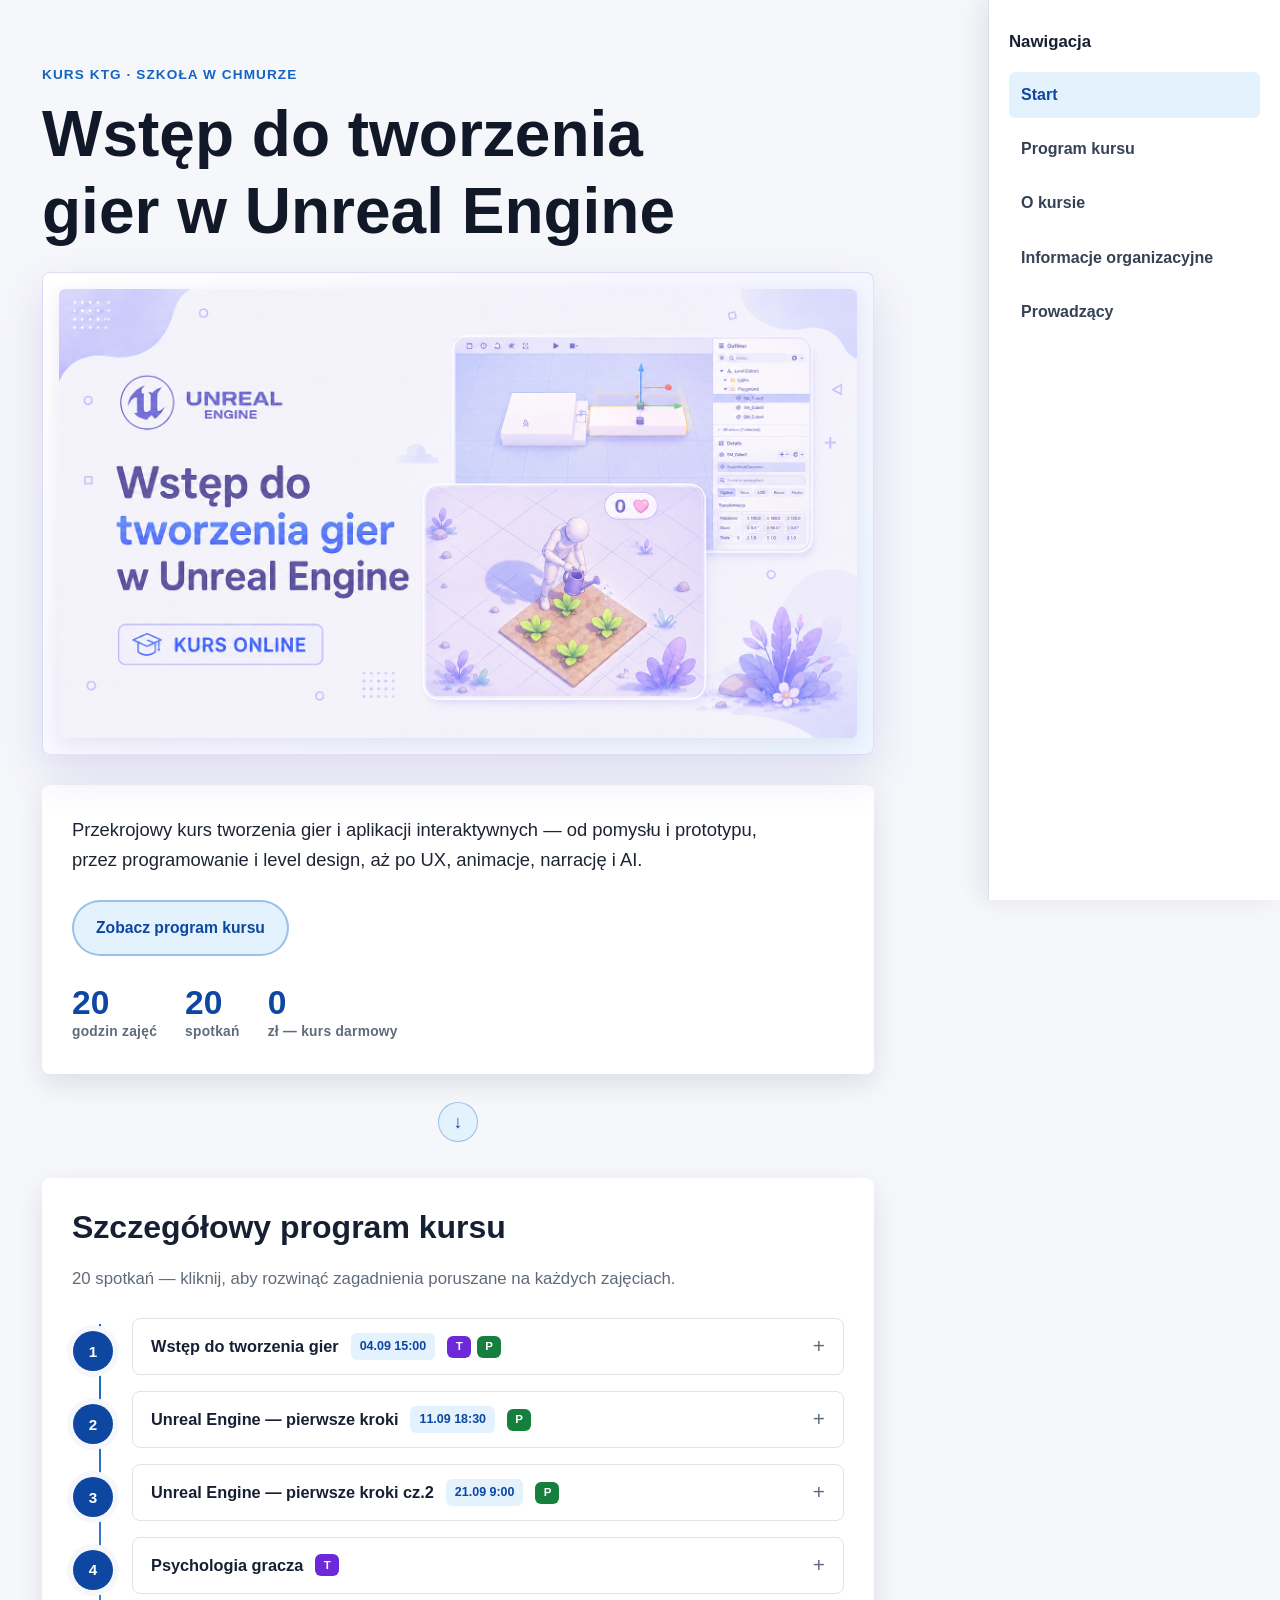
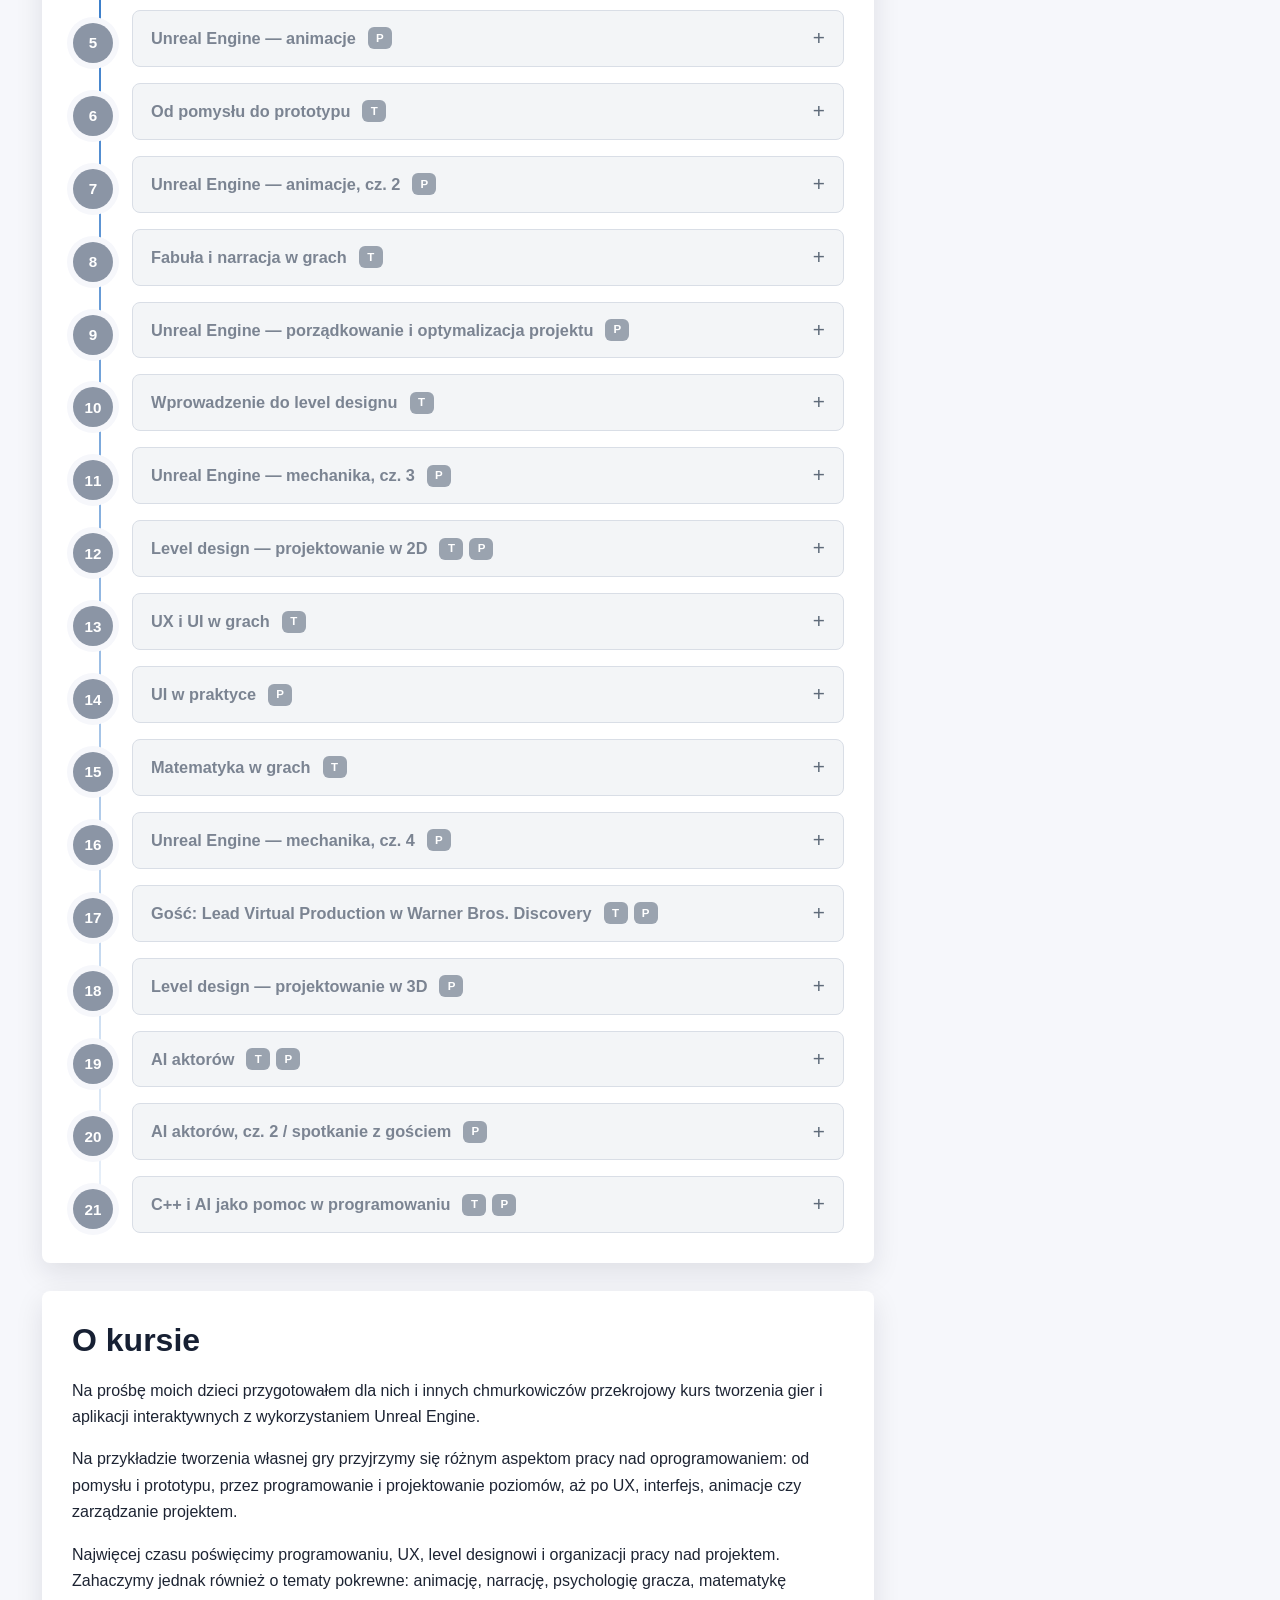
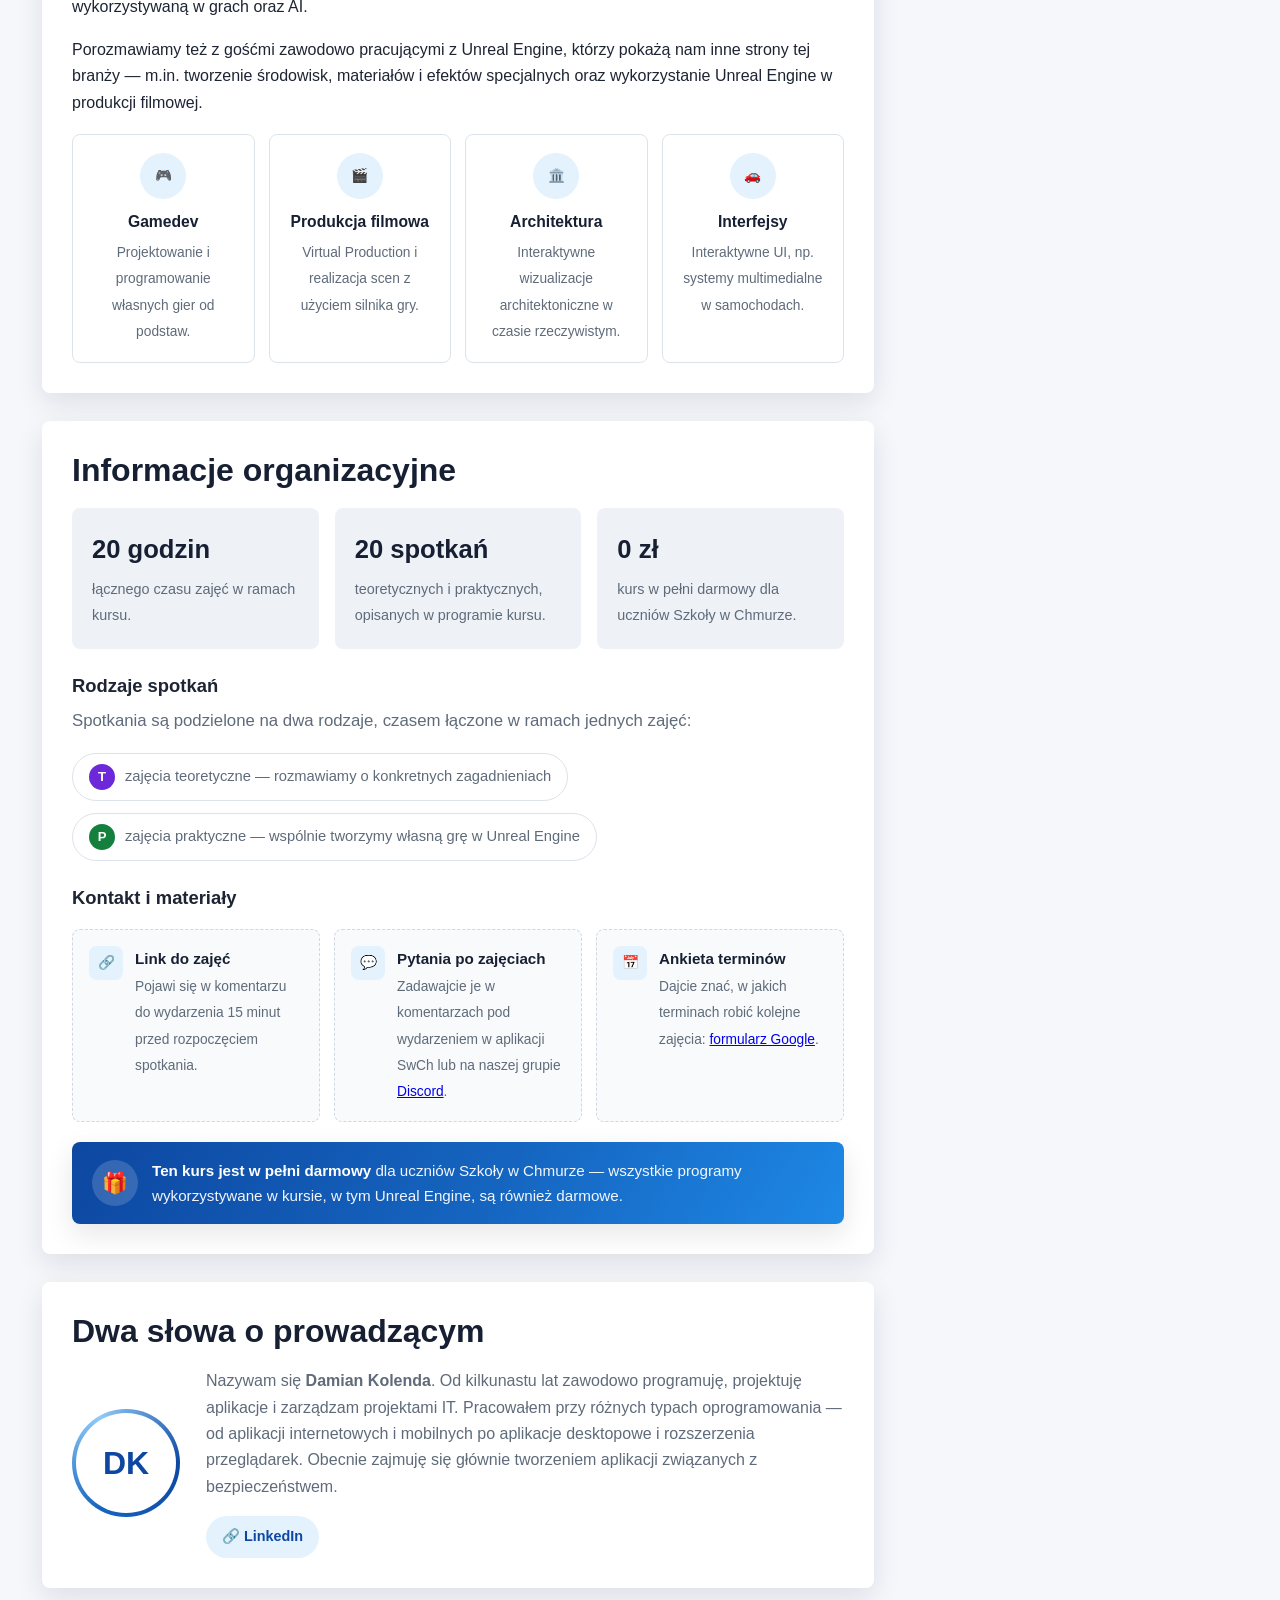
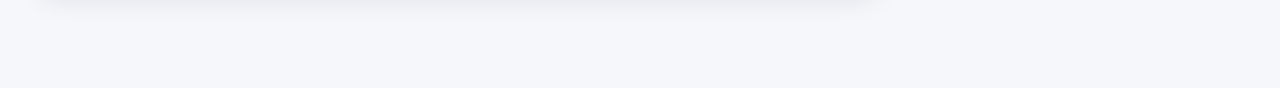
==== commit a04a9336: "update" ====
--- a/ktg/index.html
+++ b/ktg/index.html
@@ -108,13 +108,12 @@
             <li>Przykłady praktyczne: portal, ukryte przejscie</li>
           </ul>
           <div class="timeline-actions" aria-label="Materiały do lekcji 3">
-            <button class="timeline-action-btn timeline-action-btn-disabled" type="button" disabled data-tooltip="Materiał jeszcze niedostępny">Notatka</button>
-            <button class="timeline-action-btn timeline-action-btn-secondary timeline-action-btn-disabled" type="button" disabled data-tooltip="Materiał jeszcze niedostępny">Repozytorium</button>
-            <button class="timeline-action-btn timeline-video-btn timeline-action-btn-disabled" type="button" disabled data-tooltip="Materiał jeszcze niedostępny">Nagranie wideo</button>
-          </div>
-        </details>
-
-        <details class="timeline-item is-upcoming">
+            <a class="timeline-action-btn timeline-action-btn-secondary" href="https://github.com/dkolenda/uekurs.github.io/tree/lekcja3_ue_pierwsze_kroki_2" target="_blank" rel="noopener noreferrer">Repozytorium</a>
+            <button class="timeline-action-btn timeline-video-btn" type="button" data-video-token="lesson-3">Nagranie wideo</button>
+          </div>
+        </details>
+
+        <details class="timeline-item has-page">
           <summary>
             <span class="timeline-num">4</span>
             <strong>Psychologia gracza</strong>
@@ -130,6 +129,10 @@
             <li>Dark patterns w grach</li>
             <li>Zaburzenia związane z graniem</li>
           </ul>
+          <div class="timeline-actions" aria-label="Materiały do lekcji 4">
+            <a class="timeline-action-btn" href="pdf/tworzenie_gier_psylogia_gracza.pdf" target="_blank" rel="noopener noreferrer">Prezentacja</a>
+            <button class="timeline-action-btn timeline-video-btn" type="button" data-video-token="lesson-4">Nagranie wideo</button>
+          </div>
         </details>
 
         <details class="timeline-item is-upcoming">
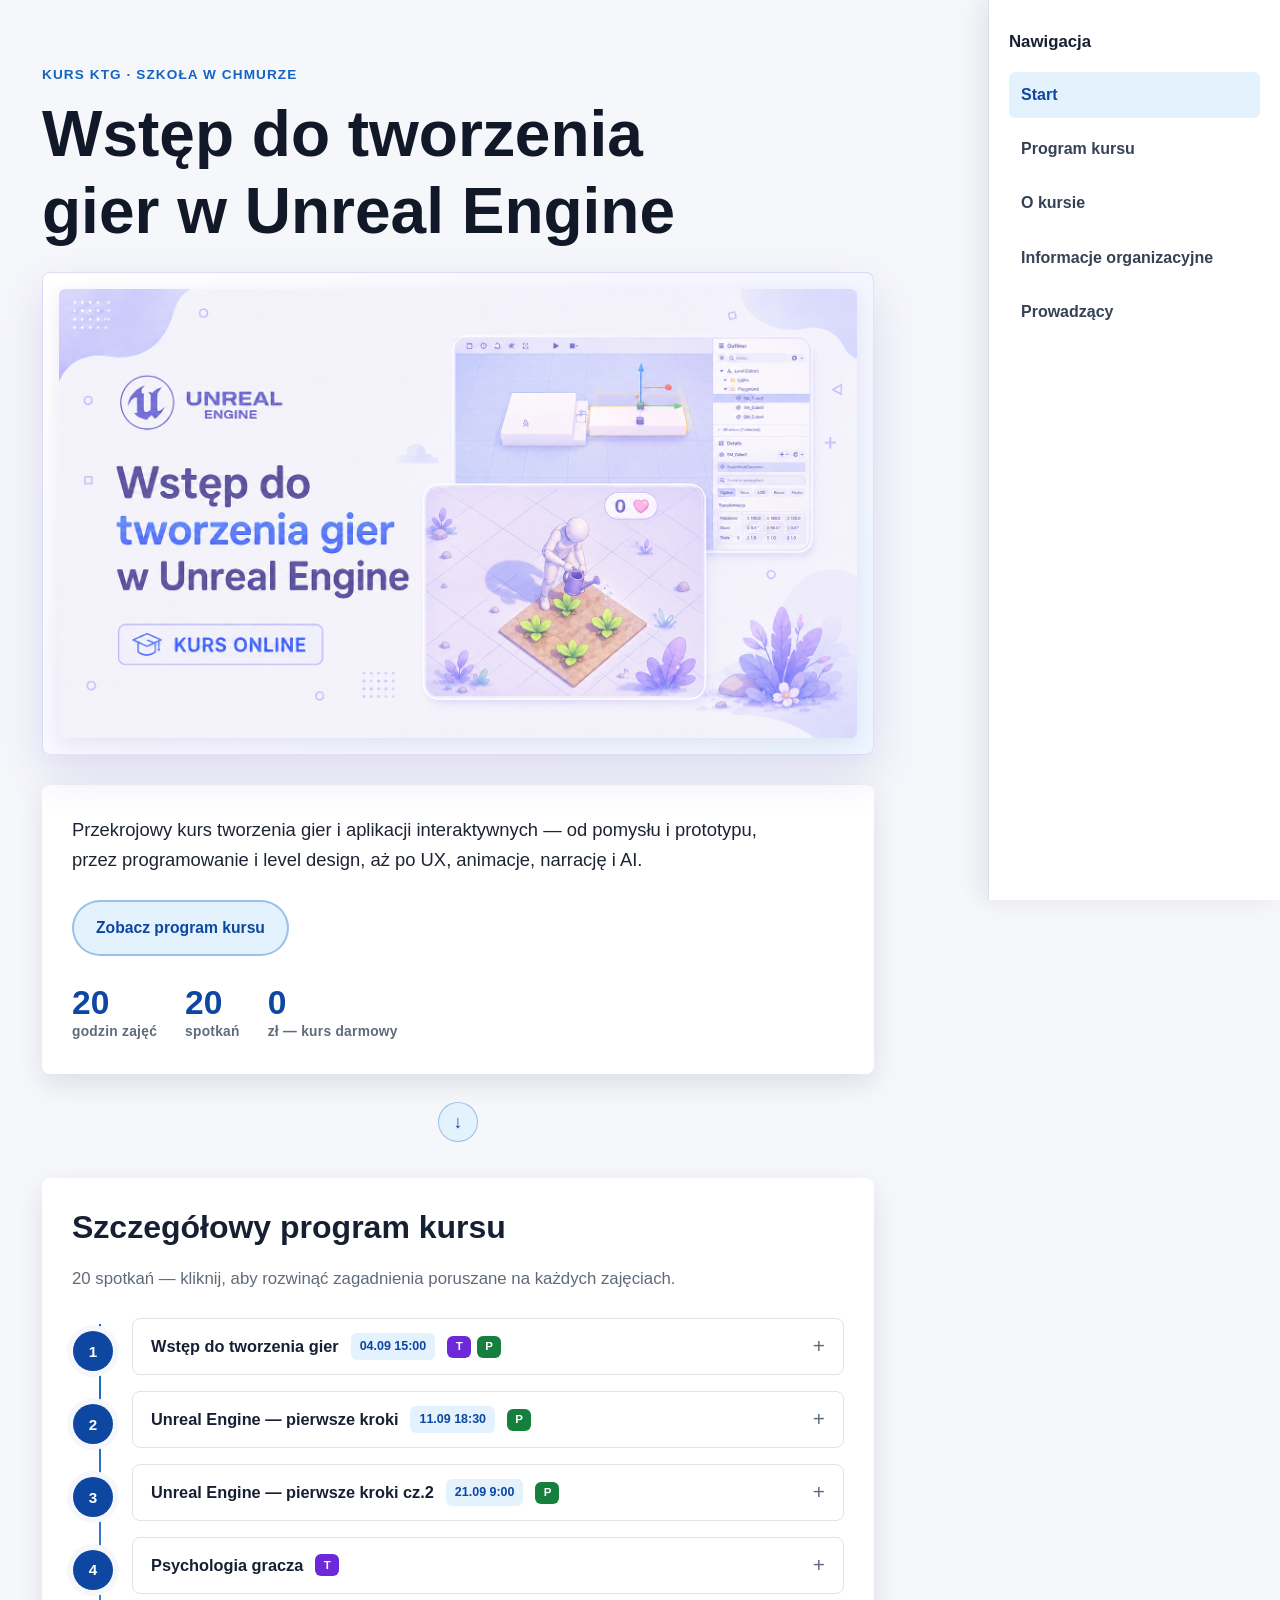
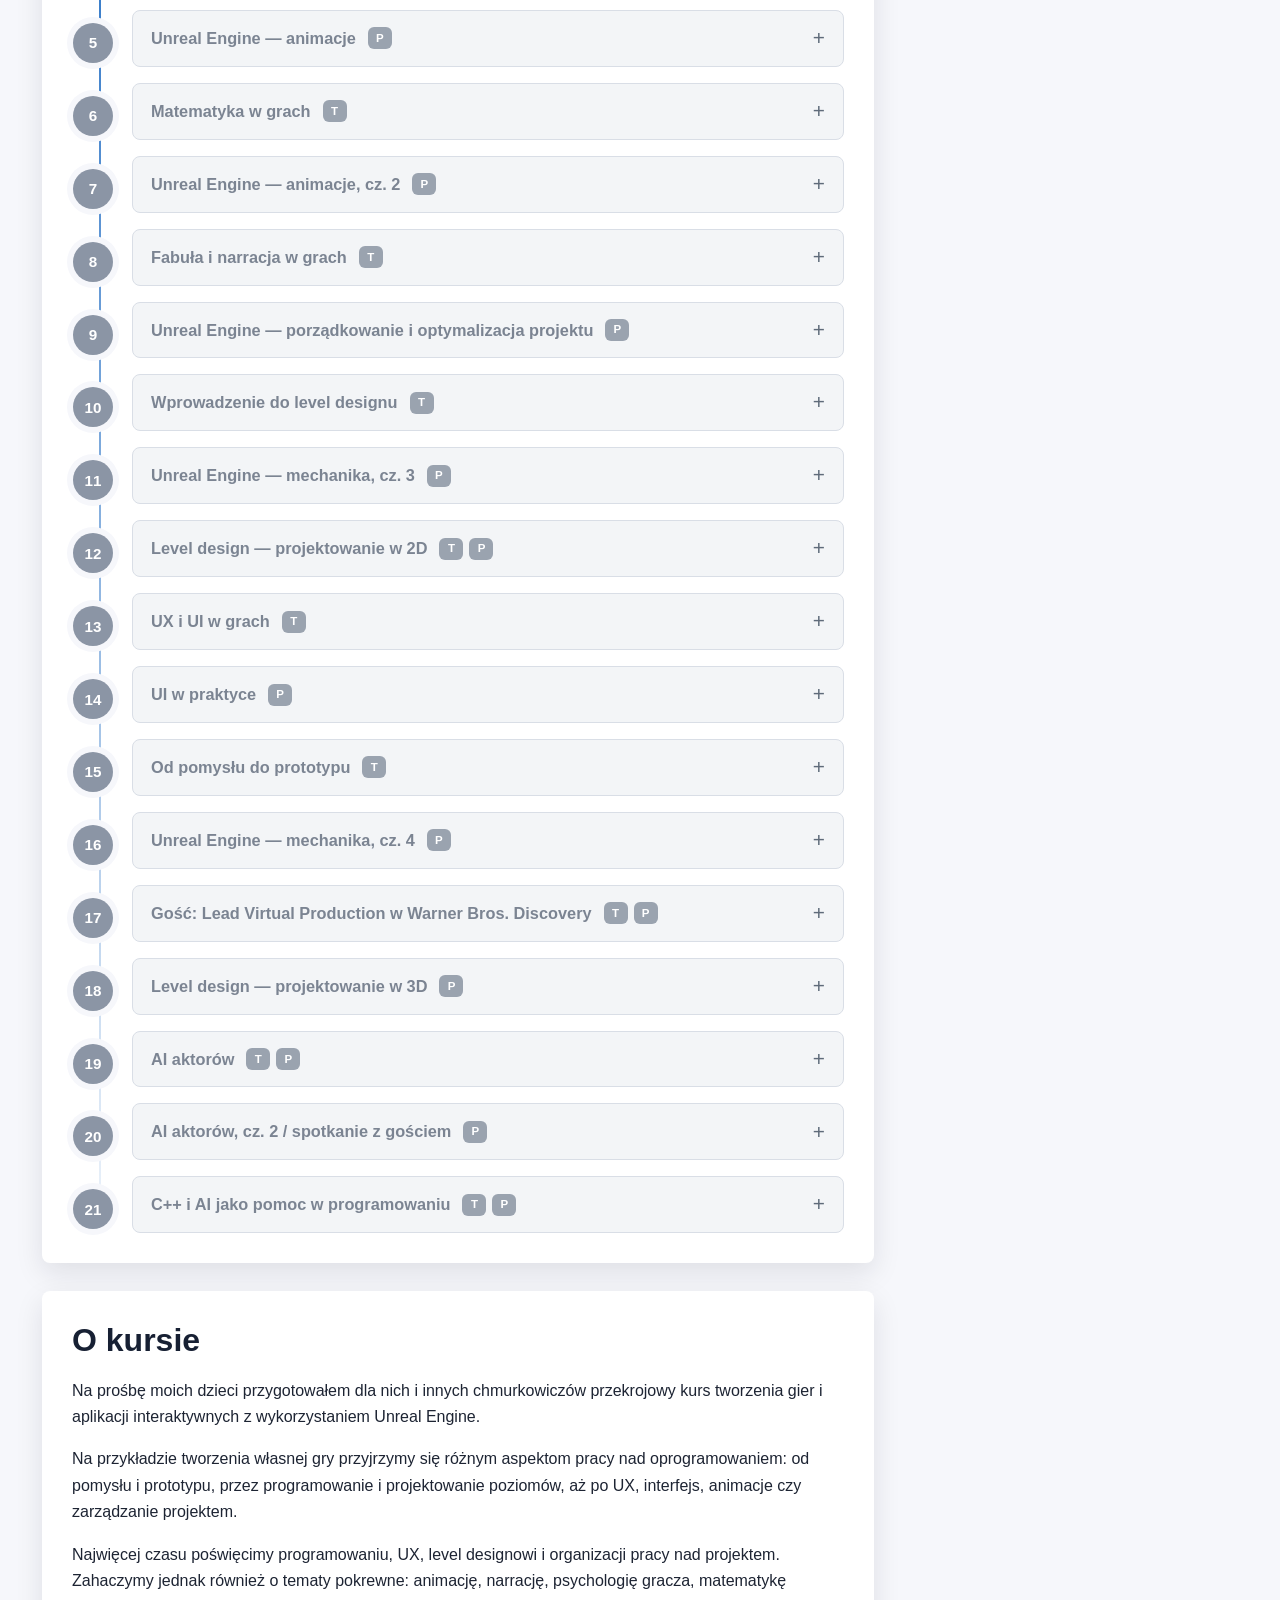
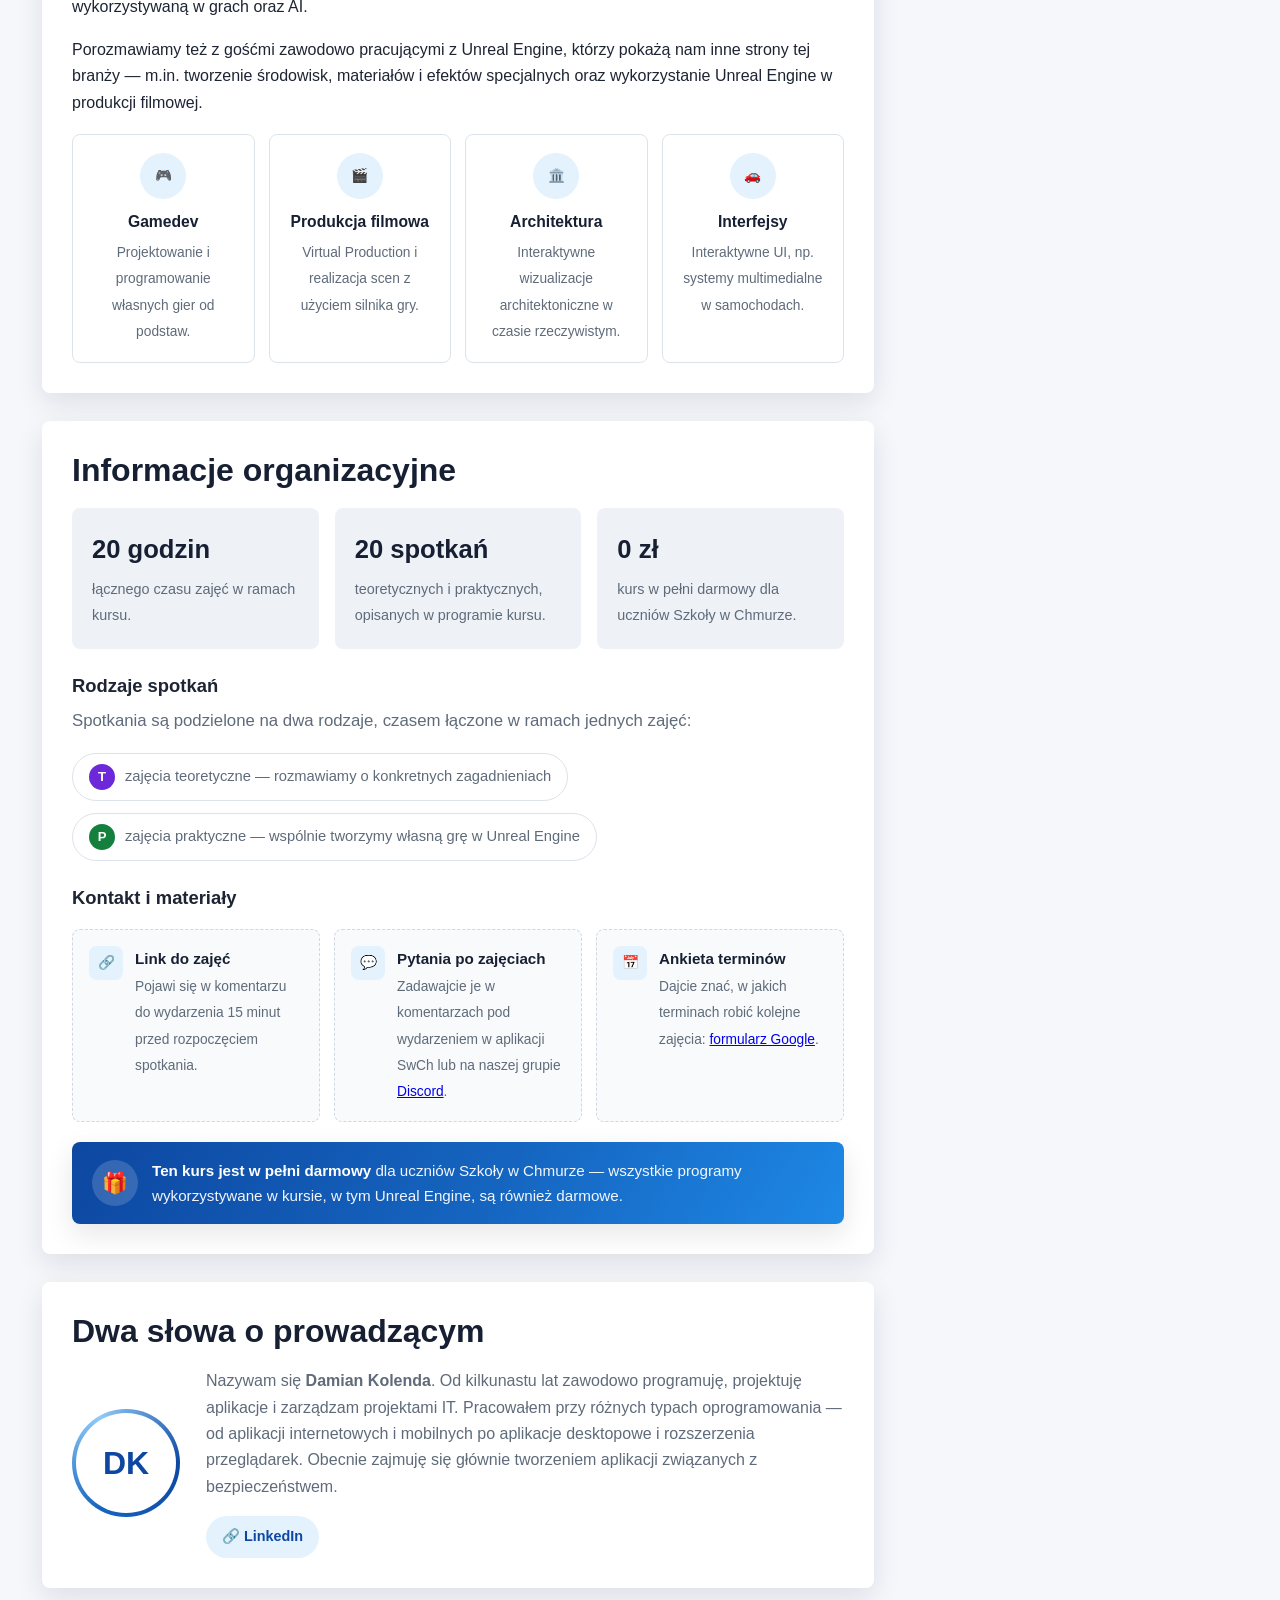
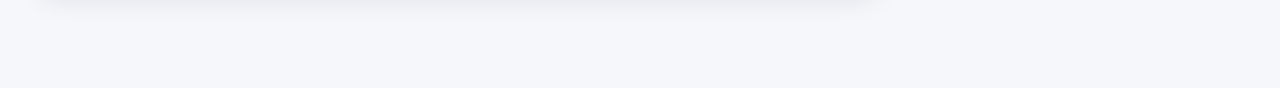
==== commit 714b93d6: "update" ====
--- a/ktg/index.html
+++ b/ktg/index.html
@@ -130,7 +130,7 @@
             <li>Zaburzenia związane z graniem</li>
           </ul>
           <div class="timeline-actions" aria-label="Materiały do lekcji 4">
-            <a class="timeline-action-btn" href="pdf/tworzenie_gier_psylogia_gracza.pdf" target="_blank" rel="noopener noreferrer">Prezentacja</a>
+            <a class="timeline-action-btn" href="pdf/tworzenie_gier_psylogia_gracza_v2.pdf" target="_blank" rel="noopener noreferrer">Prezentacja</a>
             <button class="timeline-action-btn timeline-video-btn" type="button" data-video-token="lesson-4">Nagranie wideo</button>
           </div>
         </details>
@@ -151,14 +151,14 @@
         <details class="timeline-item is-upcoming">
           <summary>
             <span class="timeline-num">6</span>
-            <strong>Od pomysłu do prototypu</strong>
+            <strong>Matematyka w grach</strong>
             <span class="timeline-tags"><span class="tag tag-t">T</span></span>
           </summary>
           <ul class="timeline-topics">
-            <li>Jak wygląda proces planowania i analizy?</li>
-            <li>Dla kogo tworzymy grę?</li>
-            <li>Podstawowa pętla rozgrywki — game loop</li>
-            <li>Prototypowanie i blockout</li>
+            <li>Punkty i wektory</li>
+            <li>Okręgi, koła i trójkąty</li>
+            <li>Sinus i cosinus — gdzie naprawdę przydają się w grach?</li>
+            <li>Kilka bardzo przydatnych wzorów i przykładów</li>
           </ul>
         </details>
 
@@ -280,14 +280,14 @@
         <details class="timeline-item is-upcoming">
           <summary>
             <span class="timeline-num">15</span>
-            <strong>Matematyka w grach</strong>
+            <strong>Od pomysłu do prototypu</strong>
             <span class="timeline-tags"><span class="tag tag-t">T</span></span>
           </summary>
           <ul class="timeline-topics">
-            <li>Punkty i wektory</li>
-            <li>Okręgi, koła i trójkąty</li>
-            <li>Sinus i cosinus — gdzie naprawdę przydają się w grach?</li>
-            <li>Kilka bardzo przydatnych wzorów i przykładów</li>
+            <li>Jak wygląda proces planowania i analizy?</li>
+            <li>Dla kogo tworzymy grę?</li>
+            <li>Podstawowa pętla rozgrywki — game loop</li>
+            <li>Prototypowanie i blockout</li>
           </ul>
         </details>
 
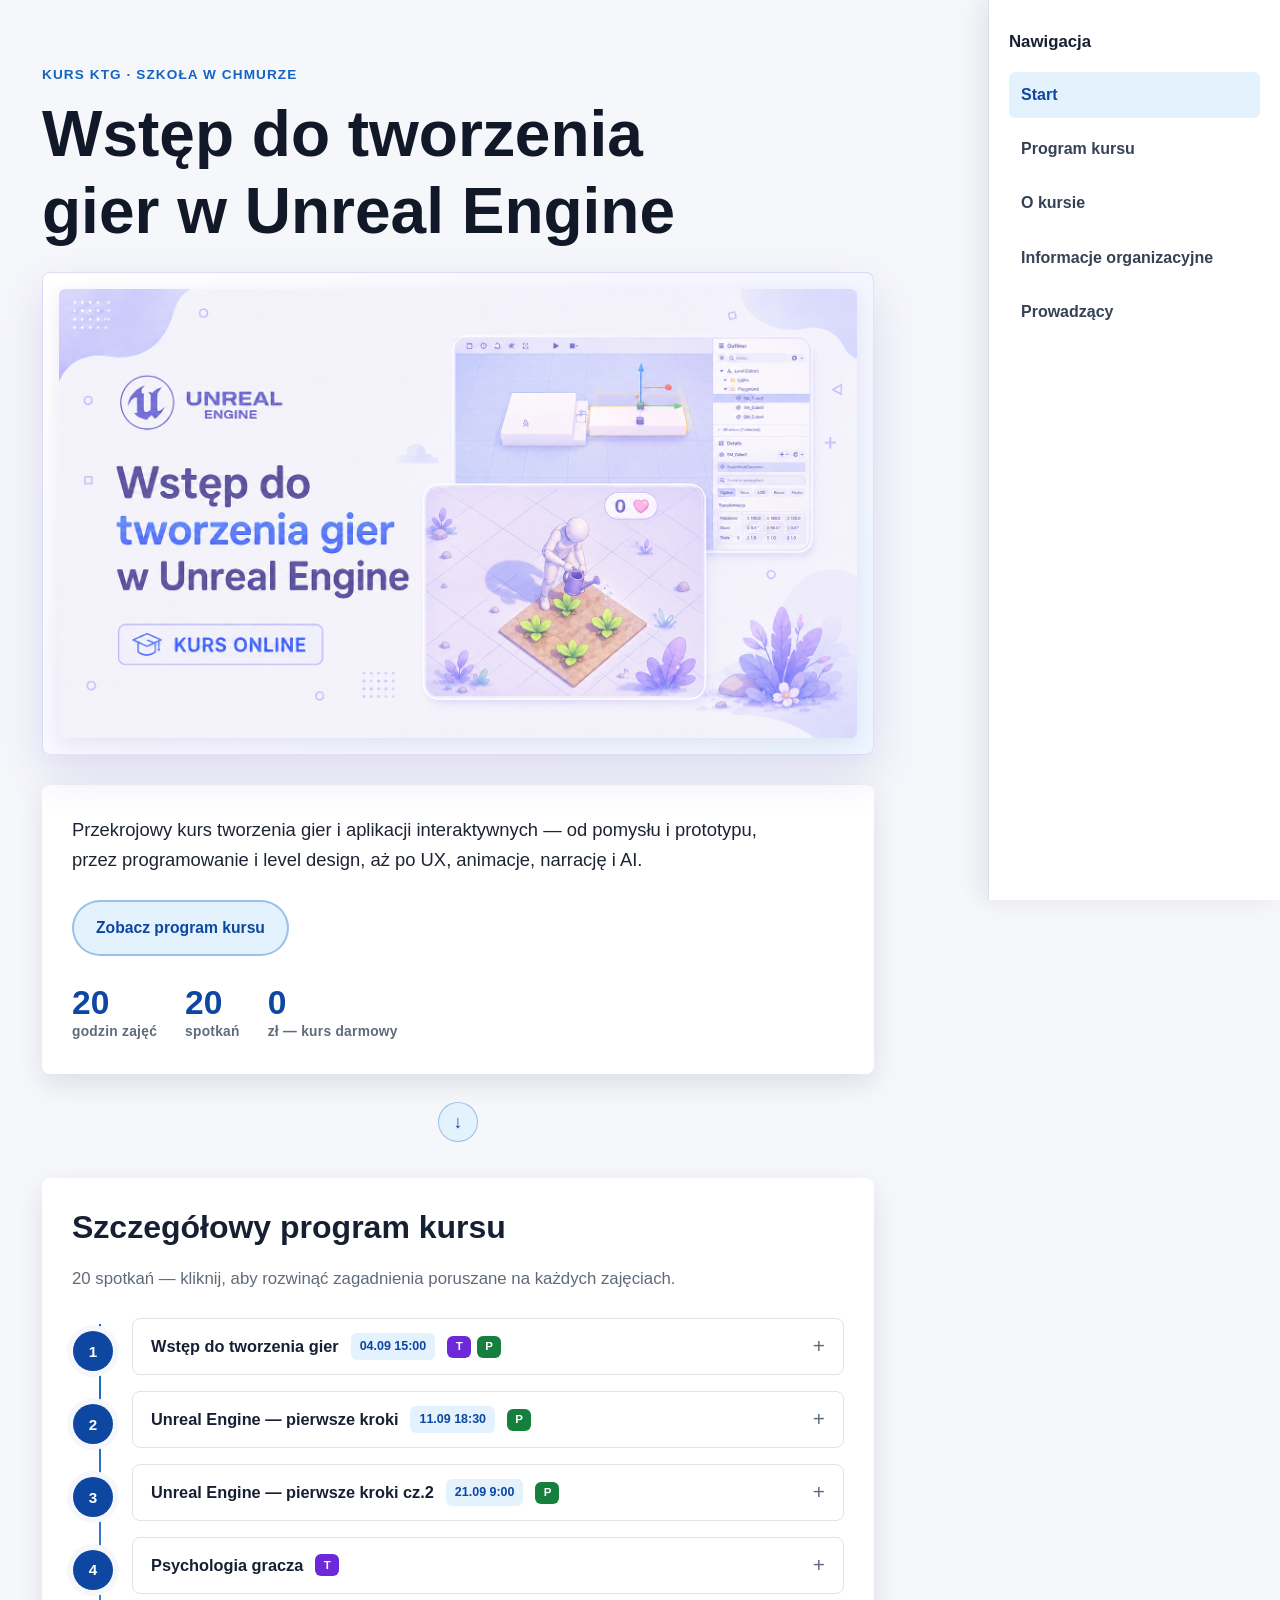
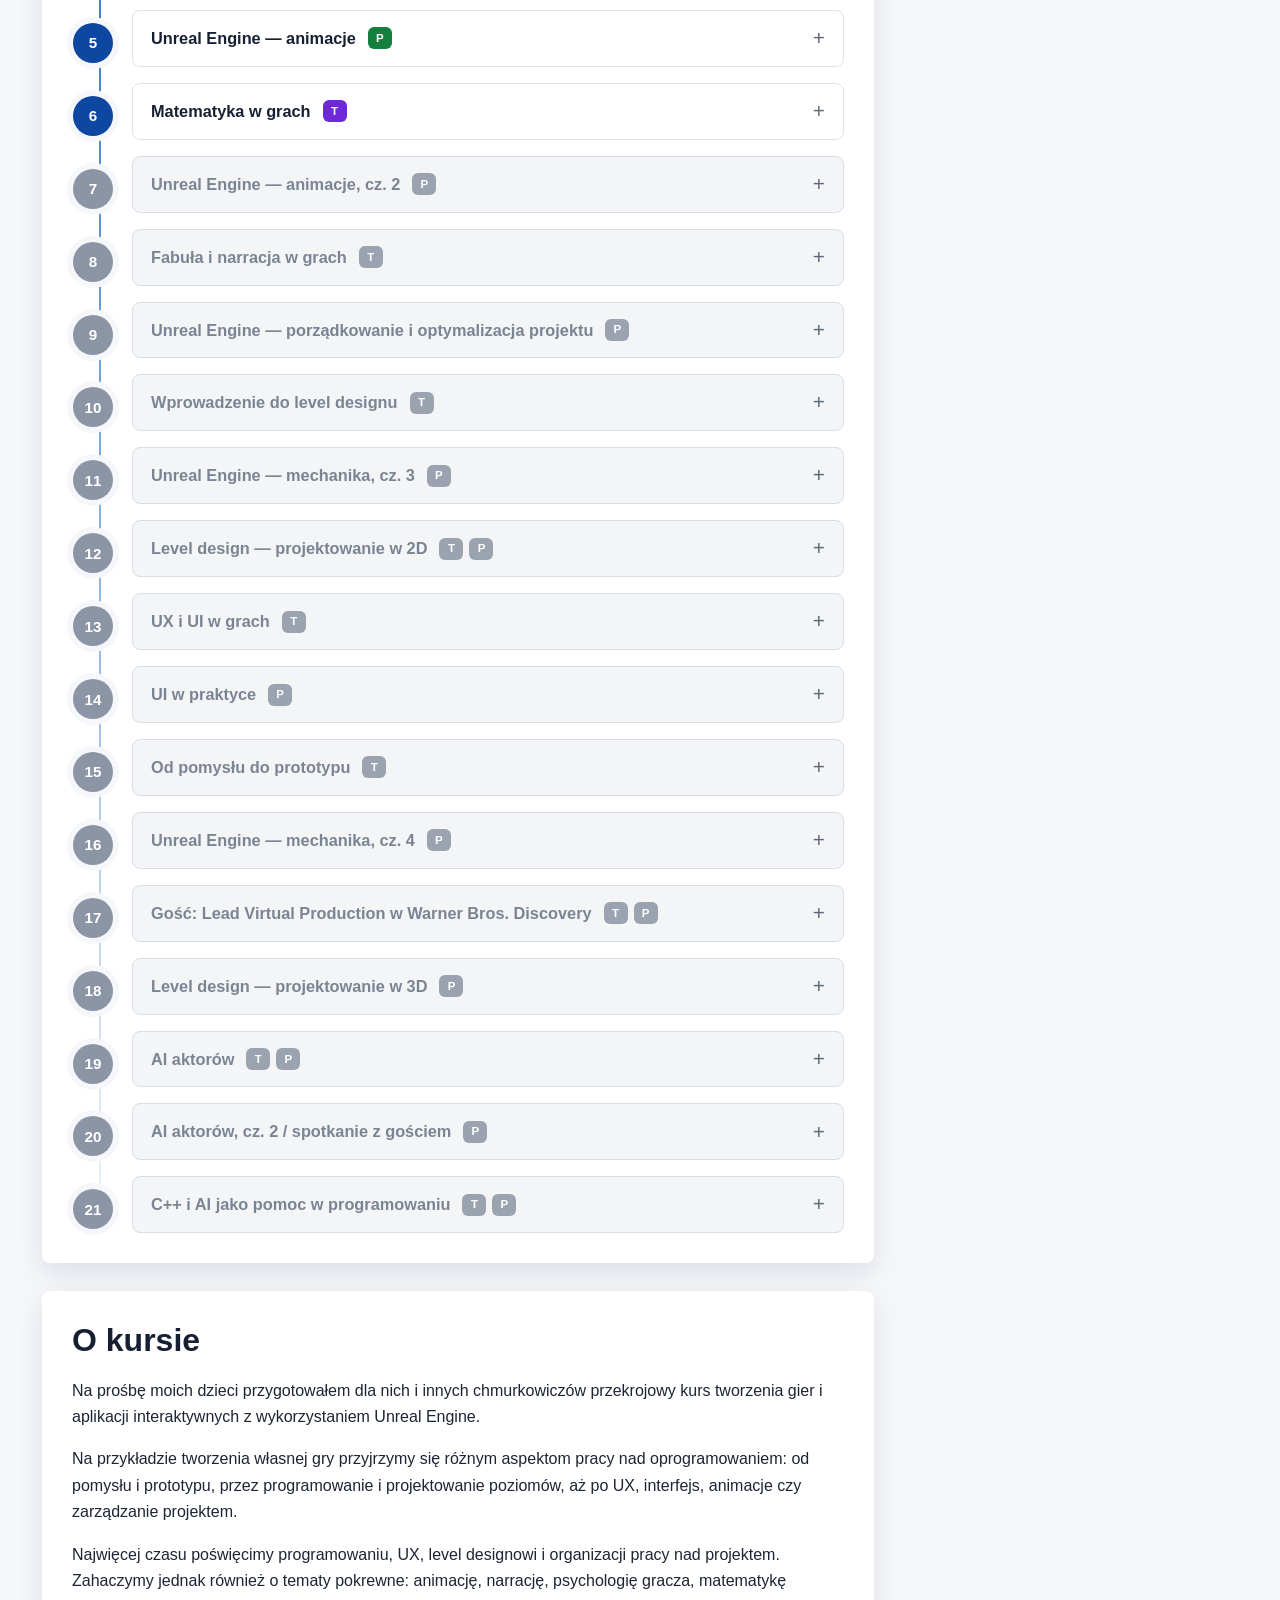
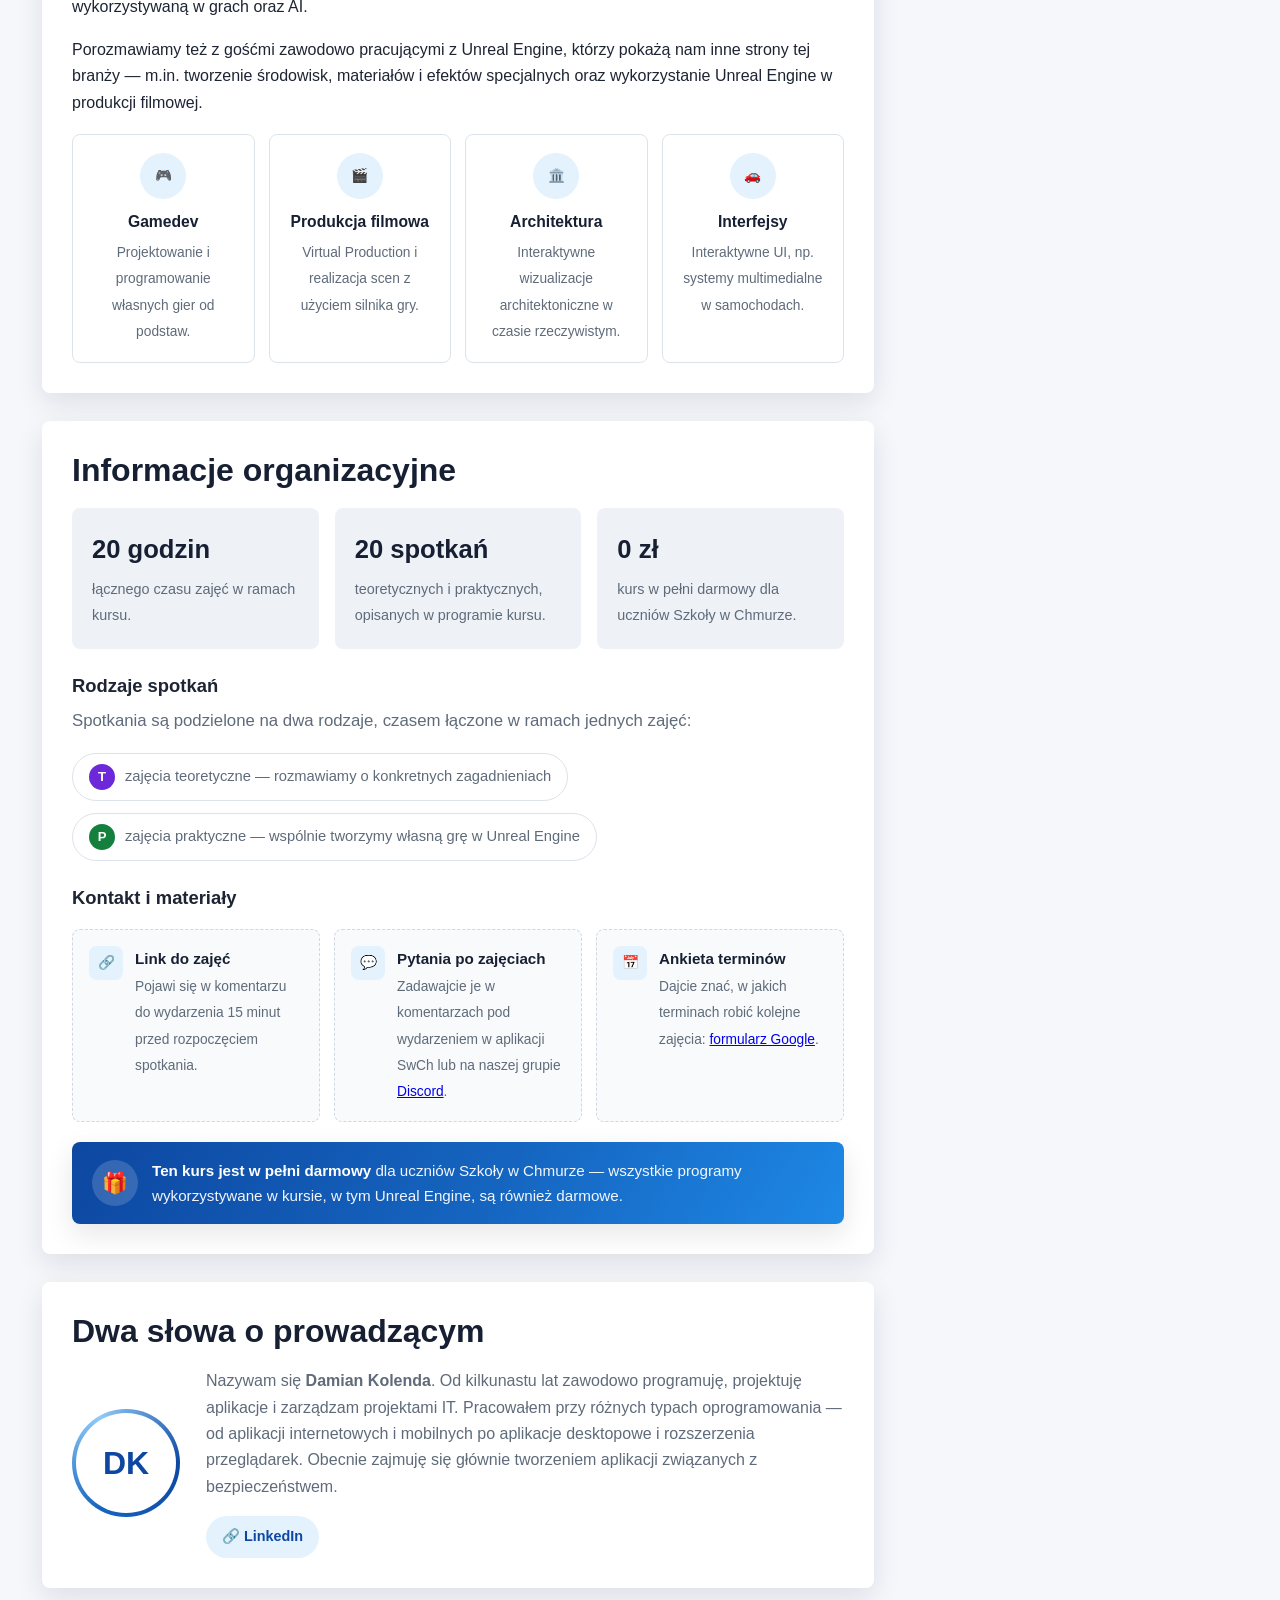
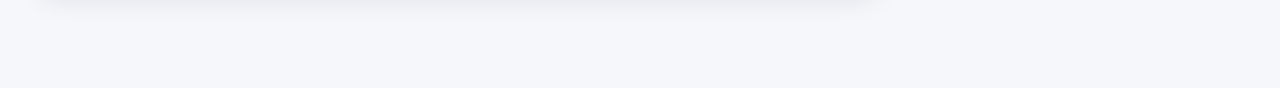
==== commit 2f4b871b: "update" ====
--- a/ktg/index.html
+++ b/ktg/index.html
@@ -135,7 +135,7 @@
           </div>
         </details>
 
-        <details class="timeline-item is-upcoming">
+        <details class="timeline-item has-page">
           <summary>
             <span class="timeline-num">5</span>
             <strong>Unreal Engine — animacje</strong>
@@ -146,9 +146,13 @@
             <li>Tworzenie prostych cutscenek</li>
             <li>Animacje akcji gracza</li>
           </ul>
-        </details>
-
-        <details class="timeline-item is-upcoming">
+          <div class="timeline-actions" aria-label="Materiały do lekcji 5">
+            <a class="timeline-action-btn" target="_blank" href="ktg_4_unreal_engine_animation.html">Notatka</a>
+            <a class="timeline-action-btn timeline-action-btn-secondary" href="https://github.com/dkolenda/uekurs.github.io/tree/lekcja5_ue_animacje" target="_blank" rel="noopener noreferrer">Repozytorium</a>
+          </div>
+        </details>
+
+        <details class="timeline-item has-page">
           <summary>
             <span class="timeline-num">6</span>
             <strong>Matematyka w grach</strong>
@@ -160,6 +164,10 @@
             <li>Sinus i cosinus — gdzie naprawdę przydają się w grach?</li>
             <li>Kilka bardzo przydatnych wzorów i przykładów</li>
           </ul>
+          <div class="timeline-actions" aria-label="Materiały do lekcji 6">
+            <a class="timeline-action-btn" href="pdf/tworzenie_gier_matematyka.pdf" target="_blank" rel="noopener noreferrer">Prezentacja</a>
+            <button class="timeline-action-btn timeline-video-btn" type="button" data-video-token="lesson-6">Nagranie wideo</button>
+          </div>
         </details>
 
         <details class="timeline-item is-upcoming">
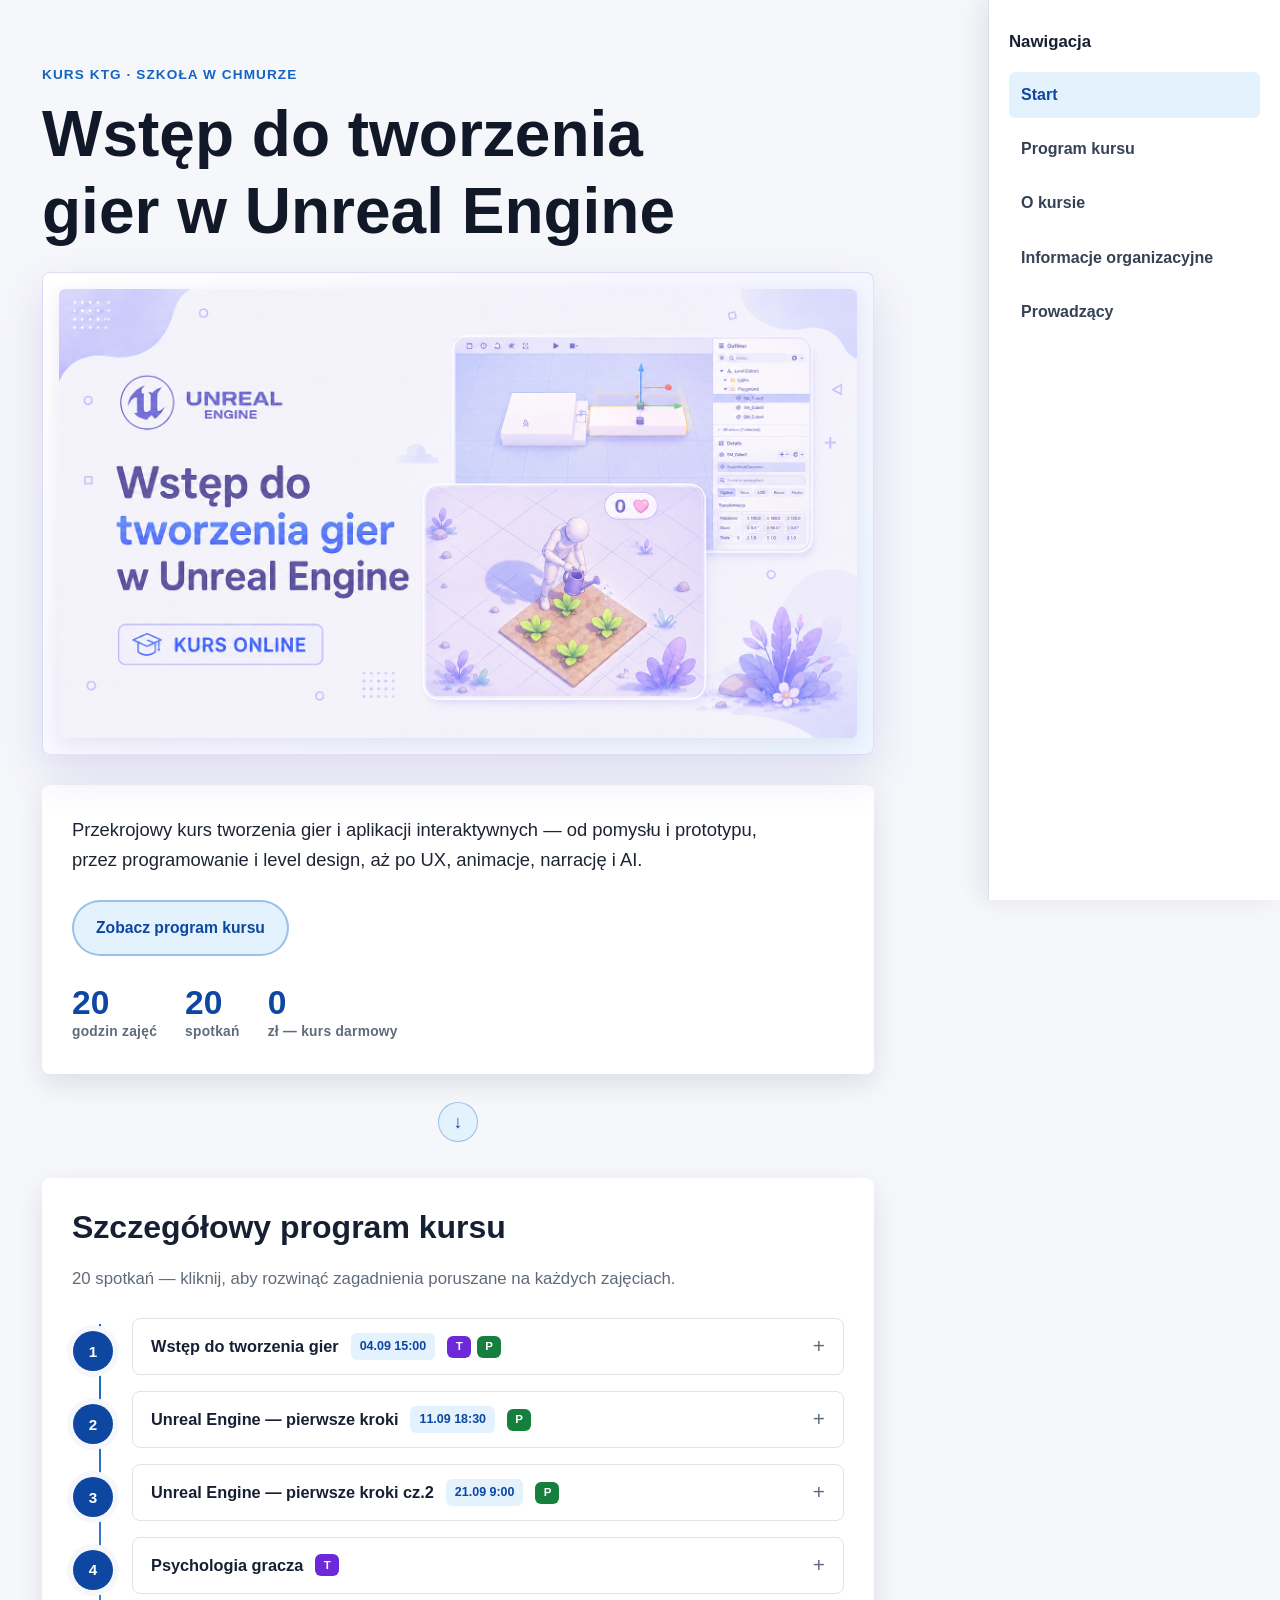
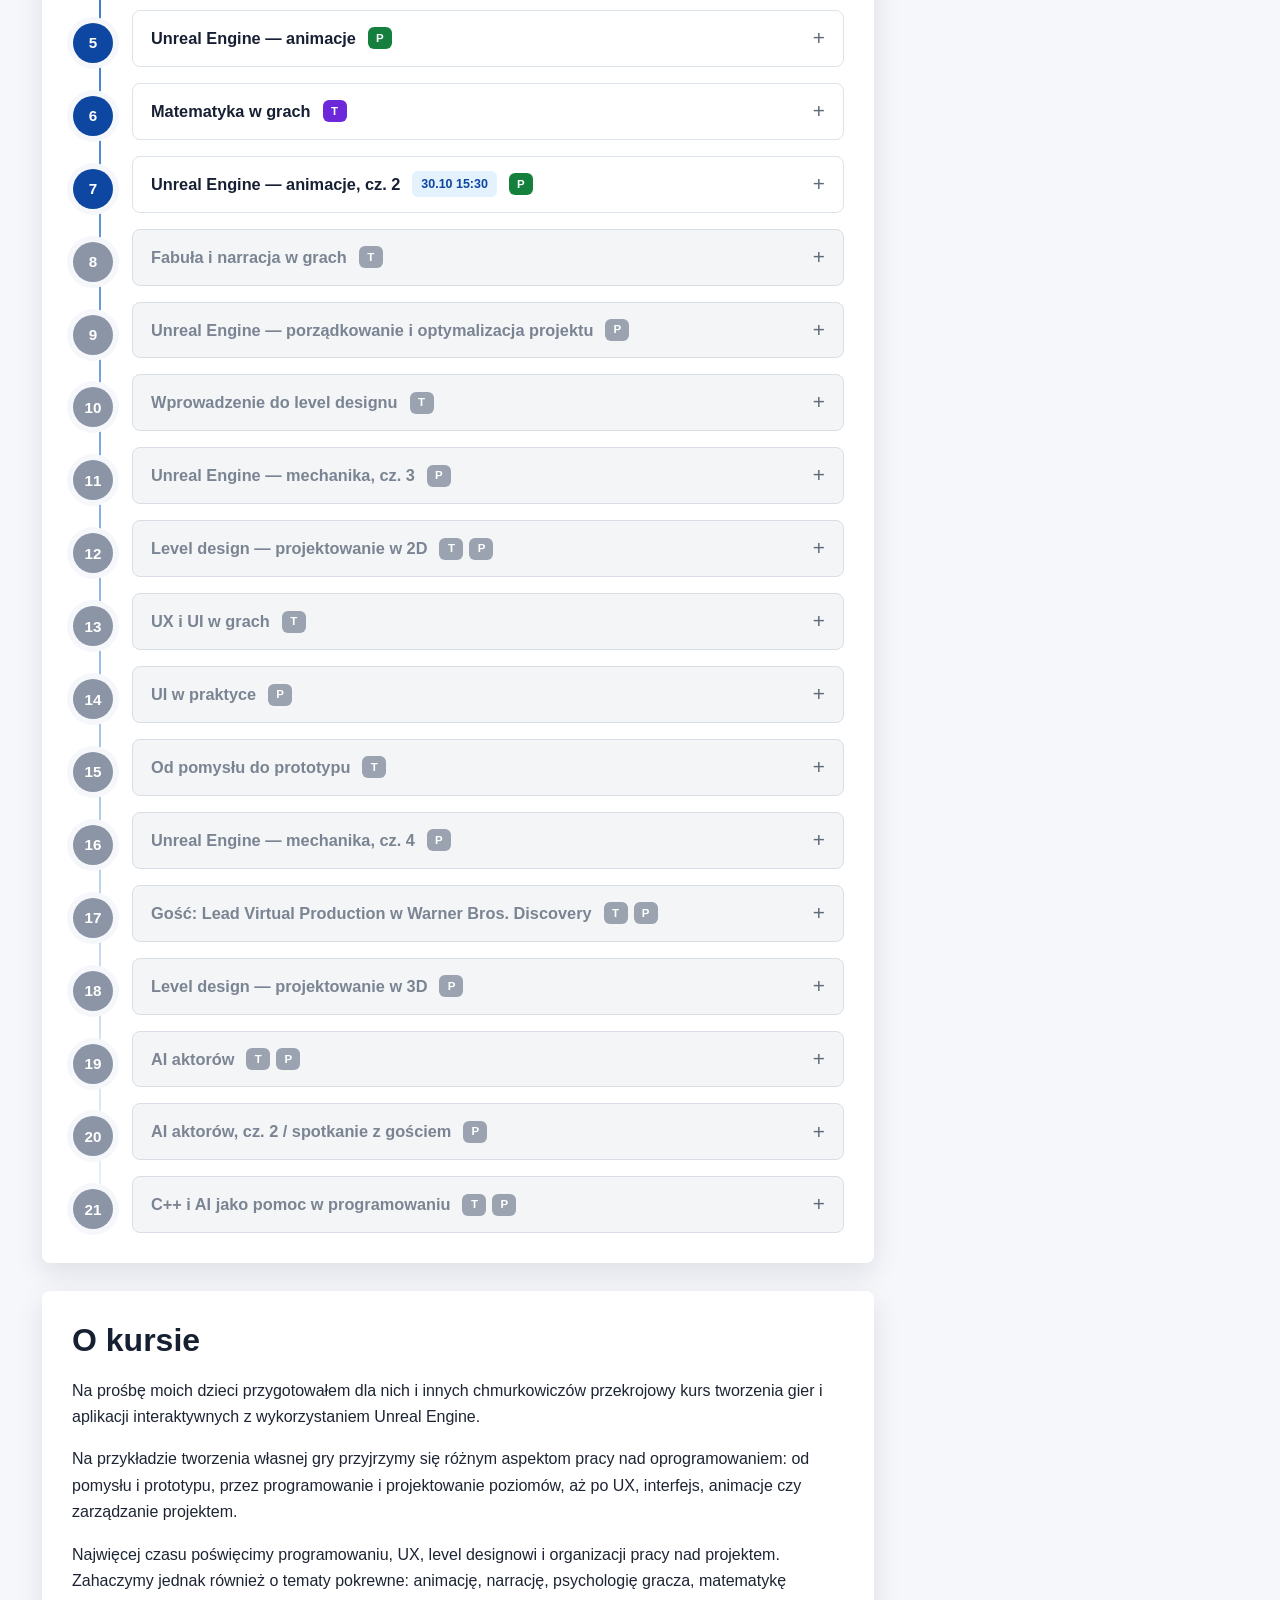
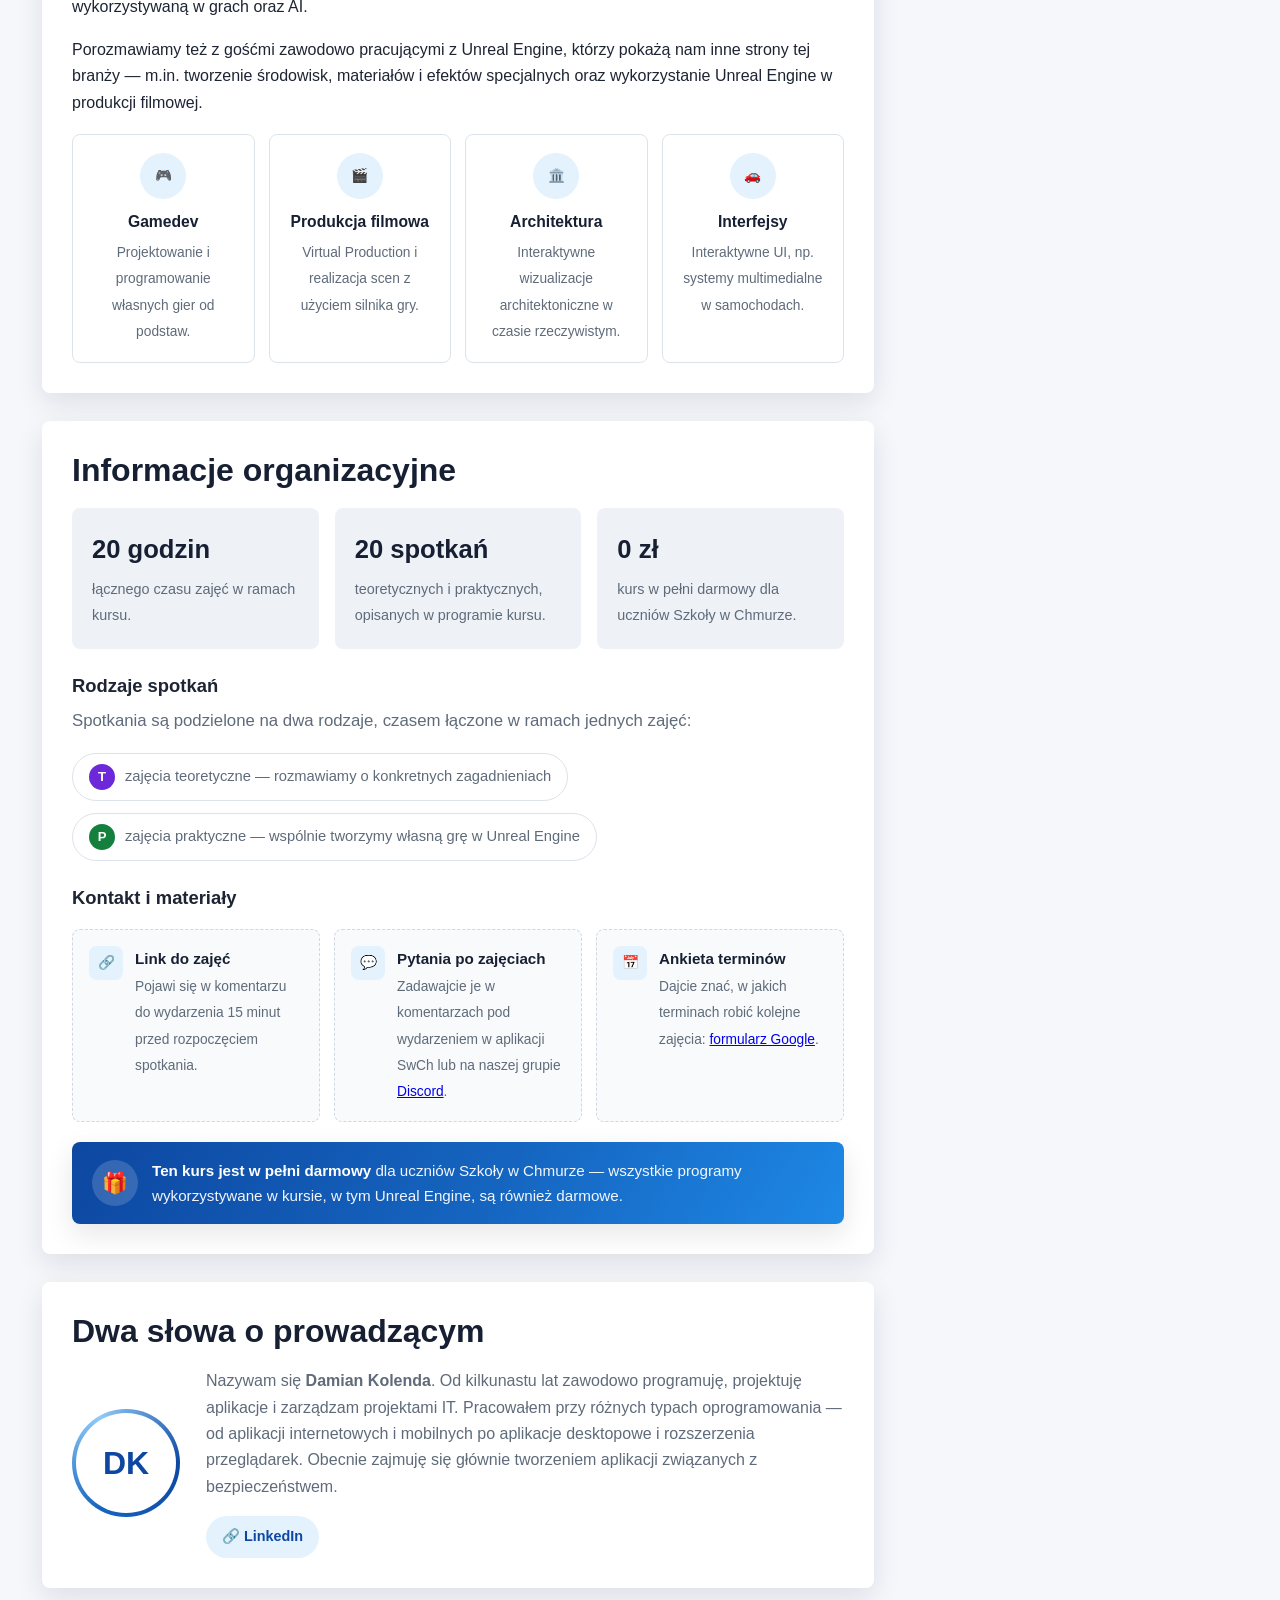
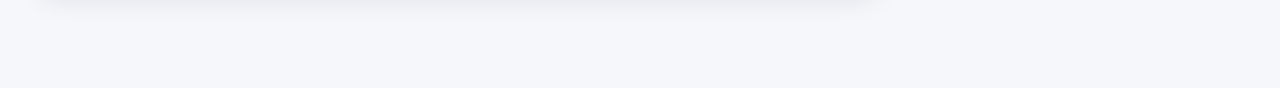
==== commit 63be9ca1: "update" ====
--- a/ktg/index.html
+++ b/ktg/index.html
@@ -170,10 +170,11 @@
           </div>
         </details>
 
-        <details class="timeline-item is-upcoming">
+        <details class="timeline-item has-page">
           <summary>
             <span class="timeline-num">7</span>
             <strong>Unreal Engine — animacje, cz. 2</strong>
+            <span class="timeline-date">30.10 15:30</span>
             <span class="timeline-tags"><span class="tag tag-p">P</span></span>
           </summary>
           <ul class="timeline-topics">
@@ -181,6 +182,9 @@
             <li>Tworzenie własnych animacji</li>
             <li>Przykłady praktyczne: podlewanie grządki i użyźnianie gleby</li>
           </ul>
+          <div class="timeline-actions" aria-label="Materiały do lekcji 7">
+            <a class="timeline-action-btn" target="_blank" href="ktg_6_unreal_engine_animation2.html">Notatka</a>
+          </div>
         </details>
 
         <details class="timeline-item is-upcoming">
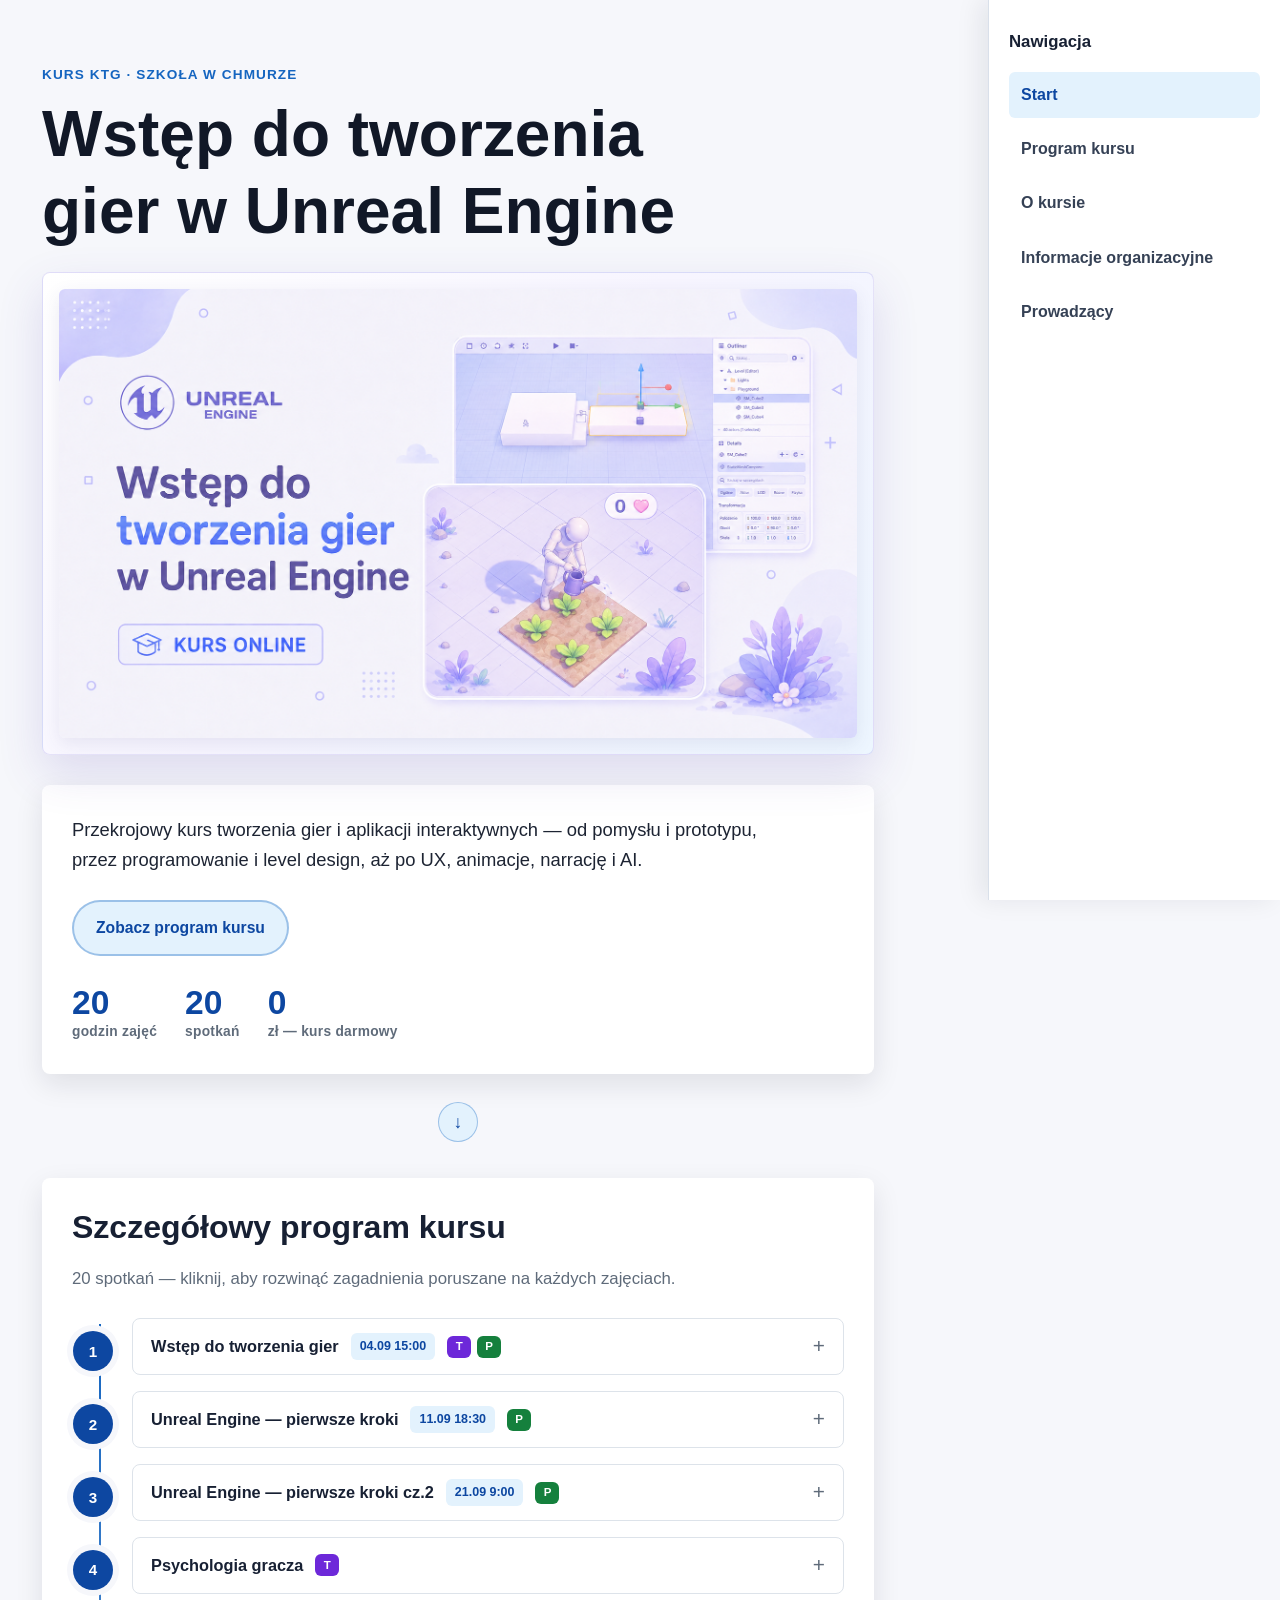
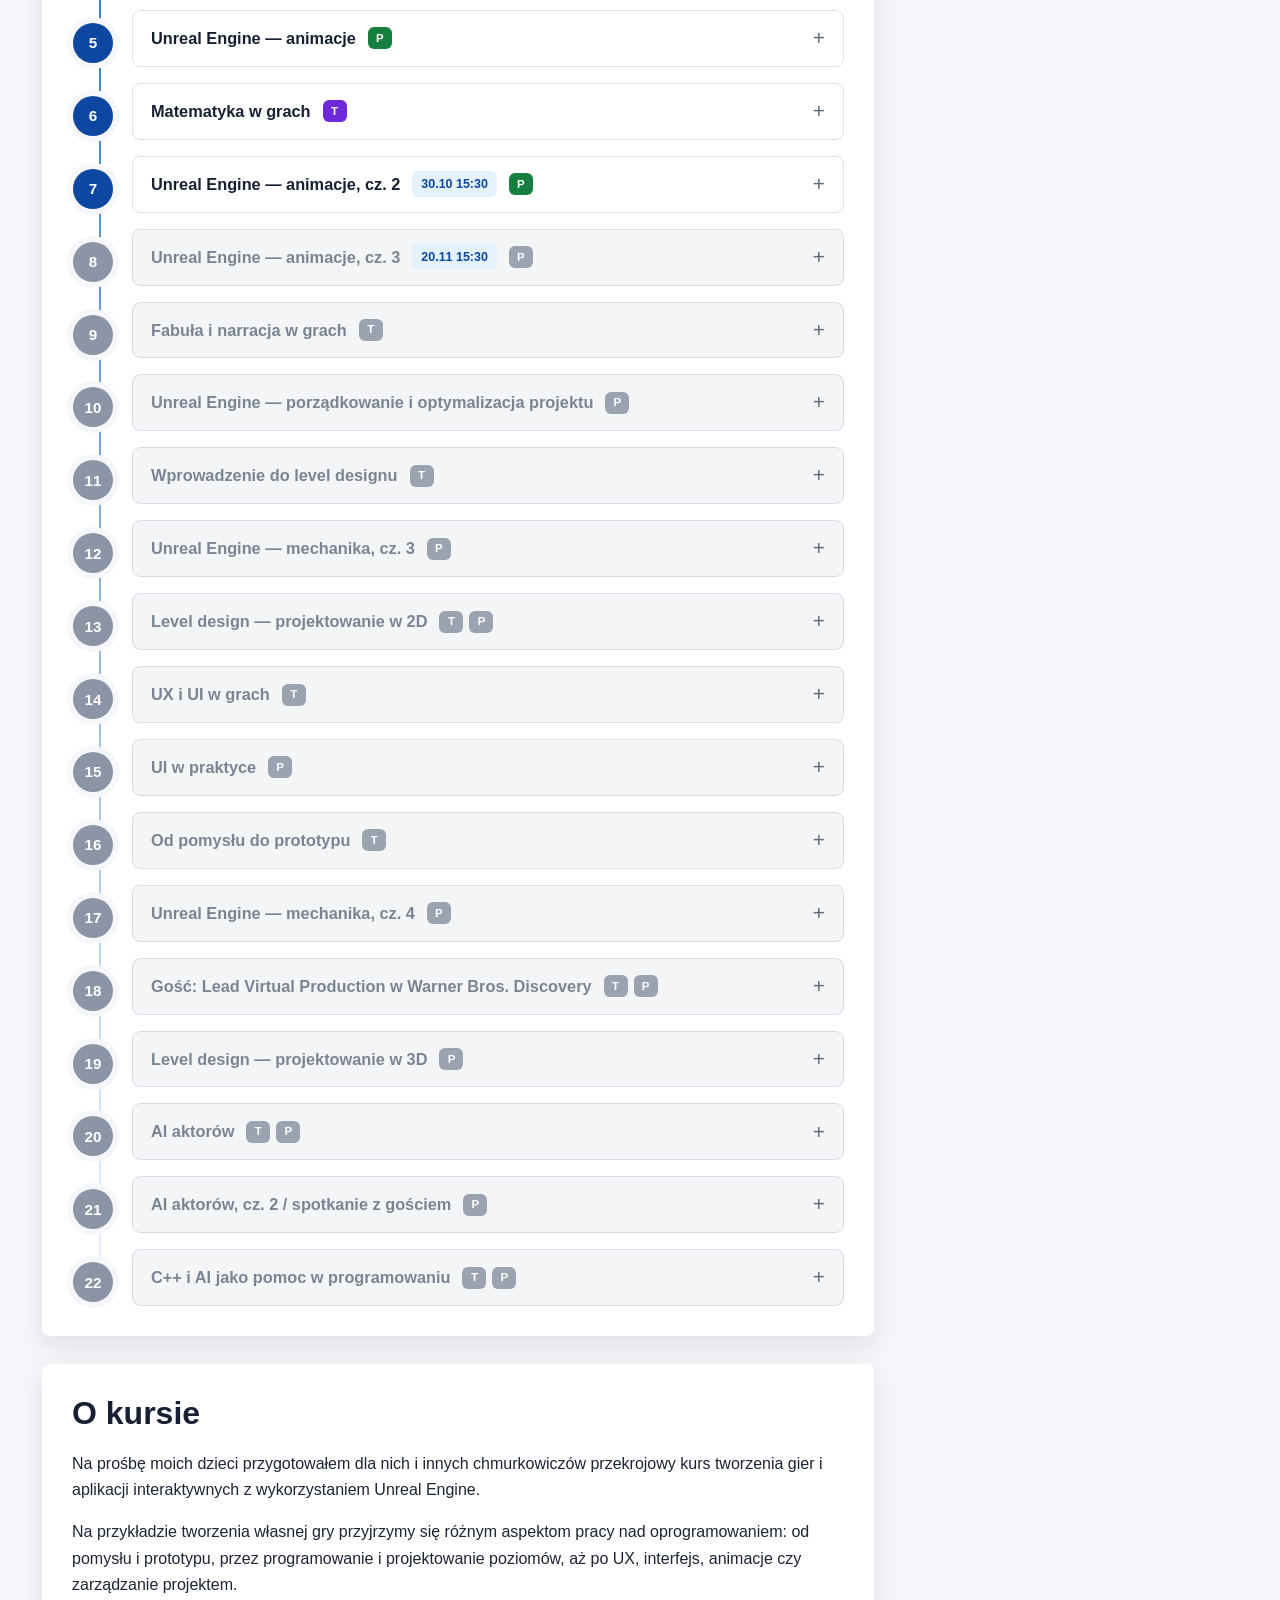
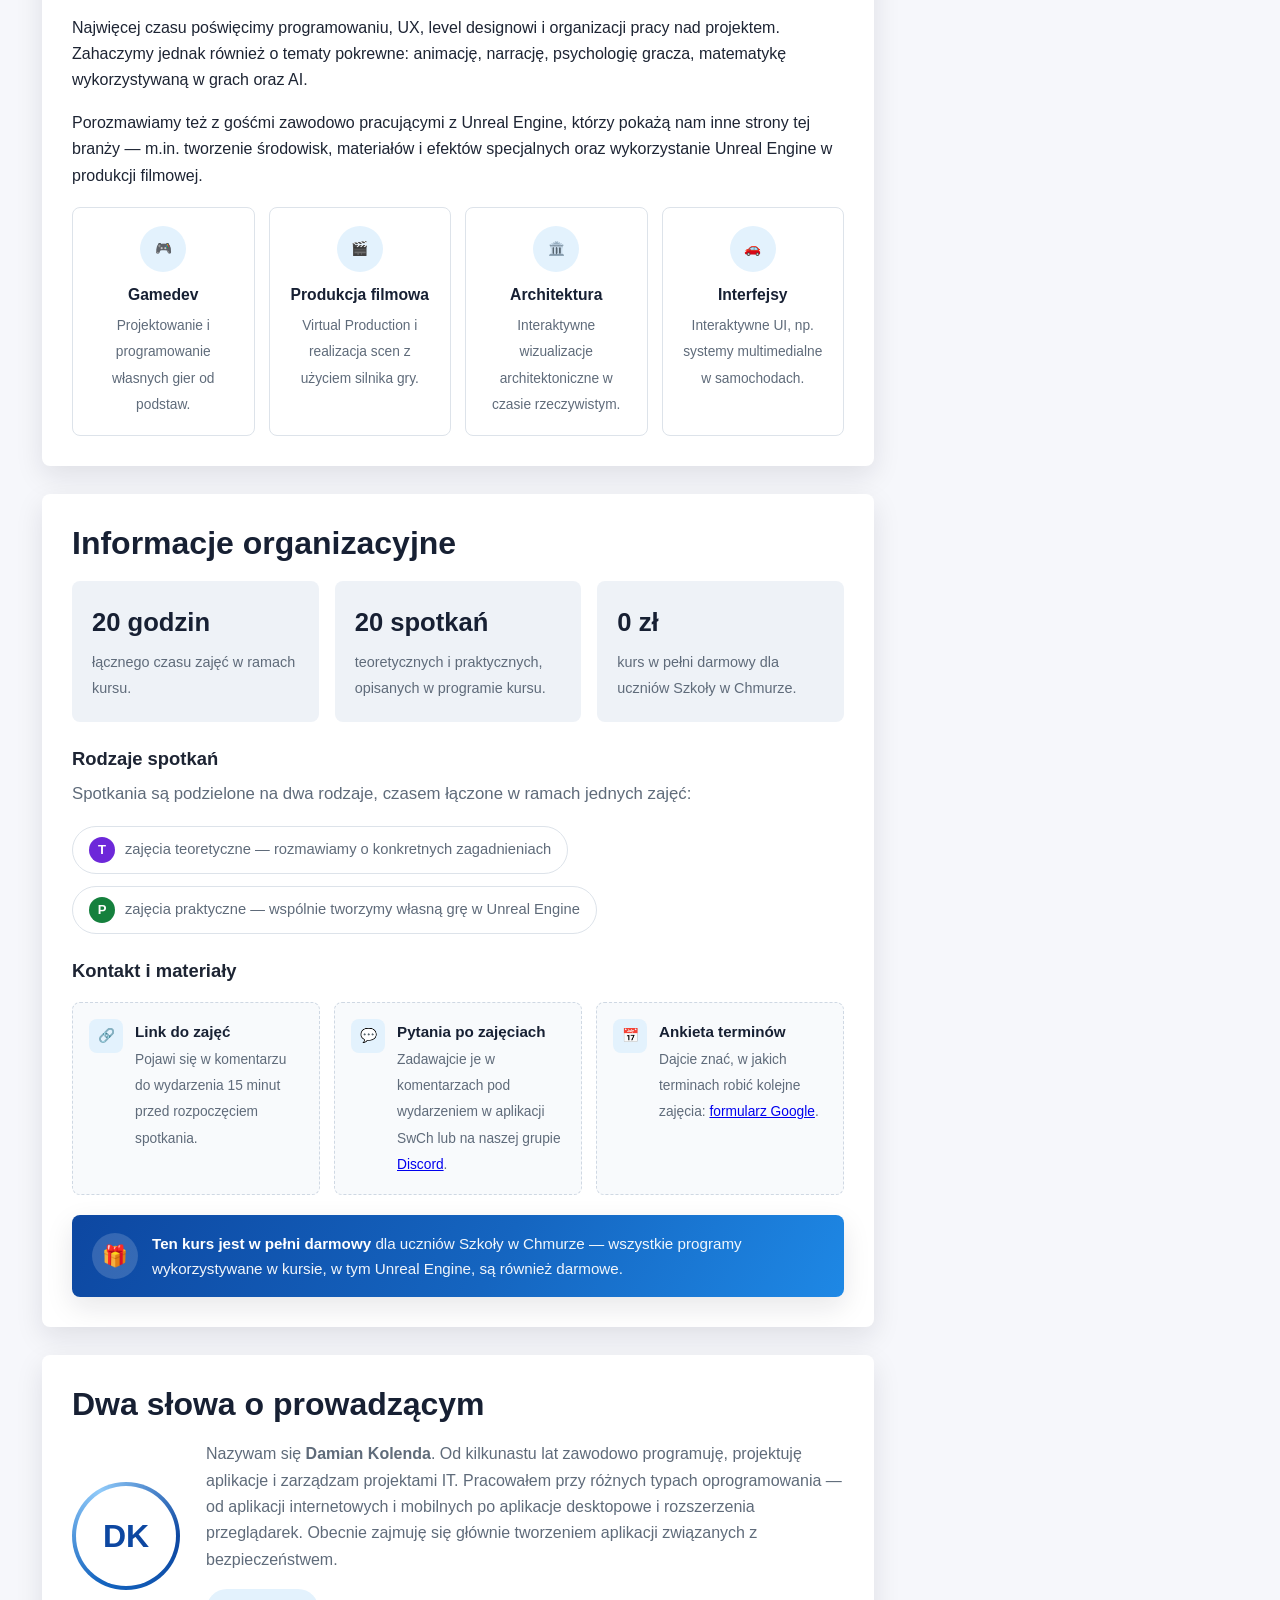
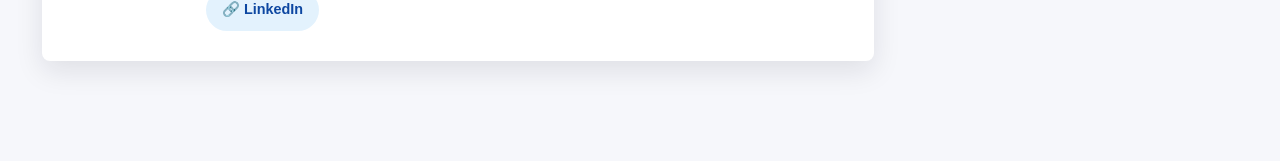
==== commit ee77a713: "update" ====
--- a/ktg/index.html
+++ b/ktg/index.html
@@ -178,18 +178,34 @@
             <span class="timeline-tags"><span class="tag tag-p">P</span></span>
           </summary>
           <ul class="timeline-topics">
+            <li>Animacje akcji gracza</li>
+            <li>Skąd pozyskiwać animacje</li>
+            <li>Game Animation Sample Project</li>
+            <li>Input Action</li>
+          </ul>
+          <div class="timeline-actions" aria-label="Materiały do lekcji 7">
+            <a class="timeline-action-btn" target="_blank" href="ktg_6_unreal_engine_animation2.html">Notatka</a>
+            <button class="timeline-action-btn timeline-video-btn" type="button" data-video-token="lesson-7">Nagranie wideo</button>
+          </div>
+        </details>
+
+        <details class="timeline-item is-upcoming">
+          <summary>
+            <span class="timeline-num">8</span>
+            <strong>Unreal Engine — animacje, cz. 3</strong>
+            <span class="timeline-date">20.11 15:30</span>
+            <span class="timeline-tags"><span class="tag tag-p">P</span></span>
+          </summary>
+          <ul class="timeline-topics">
             <li>MetaHuman — tworzymy realistycznego bohatera</li>
             <li>Tworzenie własnych animacji</li>
             <li>Przykłady praktyczne: podlewanie grządki i użyźnianie gleby</li>
           </ul>
-          <div class="timeline-actions" aria-label="Materiały do lekcji 7">
-            <a class="timeline-action-btn" target="_blank" href="ktg_6_unreal_engine_animation2.html">Notatka</a>
-          </div>
-        </details>
-
-        <details class="timeline-item is-upcoming">
-          <summary>
-            <span class="timeline-num">8</span>
+        </details>
+
+        <details class="timeline-item is-upcoming">
+          <summary>
+            <span class="timeline-num">9</span>
             <strong>Fabuła i narracja w grach</strong>
             <span class="timeline-tags"><span class="tag tag-t">T</span></span>
           </summary>
@@ -206,7 +222,7 @@
 
         <details class="timeline-item is-upcoming">
           <summary>
-            <span class="timeline-num">9</span>
+            <span class="timeline-num">10</span>
             <strong>Unreal Engine — porządkowanie i optymalizacja projektu</strong>
             <span class="timeline-tags"><span class="tag tag-p">P</span></span>
           </summary>
@@ -221,7 +237,7 @@
 
         <details class="timeline-item is-upcoming">
           <summary>
-            <span class="timeline-num">10</span>
+            <span class="timeline-num">11</span>
             <strong>Wprowadzenie do level designu</strong>
             <span class="timeline-tags"><span class="tag tag-t">T</span></span>
           </summary>
@@ -236,7 +252,7 @@
 
         <details class="timeline-item is-upcoming">
           <summary>
-            <span class="timeline-num">11</span>
+            <span class="timeline-num">12</span>
             <strong>Unreal Engine — mechanika, cz. 3</strong>
             <span class="timeline-tags"><span class="tag tag-p">P</span></span>
           </summary>
@@ -249,7 +265,7 @@
 
         <details class="timeline-item is-upcoming">
           <summary>
-            <span class="timeline-num">12</span>
+            <span class="timeline-num">13</span>
             <strong>Level design — projektowanie w 2D</strong>
             <span class="timeline-tags"><span class="tag tag-t">T</span><span class="tag tag-p">P</span></span>
           </summary>
@@ -263,7 +279,7 @@
 
         <details class="timeline-item is-upcoming">
           <summary>
-            <span class="timeline-num">13</span>
+            <span class="timeline-num">14</span>
             <strong>UX i UI w grach</strong>
             <span class="timeline-tags"><span class="tag tag-t">T</span></span>
           </summary>
@@ -278,7 +294,7 @@
 
         <details class="timeline-item is-upcoming">
           <summary>
-            <span class="timeline-num">14</span>
+            <span class="timeline-num">15</span>
             <strong>UI w praktyce</strong>
             <span class="timeline-tags"><span class="tag tag-p">P</span></span>
           </summary>
@@ -291,7 +307,7 @@
 
         <details class="timeline-item is-upcoming">
           <summary>
-            <span class="timeline-num">15</span>
+            <span class="timeline-num">16</span>
             <strong>Od pomysłu do prototypu</strong>
             <span class="timeline-tags"><span class="tag tag-t">T</span></span>
           </summary>
@@ -305,7 +321,7 @@
 
         <details class="timeline-item is-upcoming">
           <summary>
-            <span class="timeline-num">16</span>
+            <span class="timeline-num">17</span>
             <strong>Unreal Engine — mechanika, cz. 4</strong>
             <span class="timeline-tags"><span class="tag tag-p">P</span></span>
           </summary>
@@ -319,7 +335,7 @@
 
         <details class="timeline-item is-upcoming">
           <summary>
-            <span class="timeline-num">17</span>
+            <span class="timeline-num">18</span>
             <strong>Gość: Lead Virtual Production w Warner Bros. Discovery</strong>
             <span class="timeline-tags"><span class="tag tag-t">T</span><span class="tag tag-p">P</span></span>
           </summary>
@@ -332,7 +348,7 @@
 
         <details class="timeline-item is-upcoming">
           <summary>
-            <span class="timeline-num">18</span>
+            <span class="timeline-num">19</span>
             <strong>Level design — projektowanie w 3D</strong>
             <span class="timeline-tags"><span class="tag tag-p">P</span></span>
           </summary>
@@ -345,7 +361,7 @@
 
         <details class="timeline-item is-upcoming">
           <summary>
-            <span class="timeline-num">19</span>
+            <span class="timeline-num">20</span>
             <strong>AI aktorów</strong>
             <span class="timeline-tags"><span class="tag tag-t">T</span><span class="tag tag-p">P</span></span>
           </summary>
@@ -359,7 +375,7 @@
 
         <details class="timeline-item is-upcoming">
           <summary>
-            <span class="timeline-num">20</span>
+            <span class="timeline-num">21</span>
             <strong>AI aktorów, cz. 2 / spotkanie z gościem</strong>
             <span class="timeline-tags"><span class="tag tag-p">P</span></span>
           </summary>
@@ -372,7 +388,7 @@
 
         <details class="timeline-item is-upcoming">
           <summary>
-            <span class="timeline-num">21</span>
+            <span class="timeline-num">22</span>
             <strong>C++ i AI jako pomoc w programowaniu</strong>
             <span class="timeline-tags"><span class="tag tag-t">T</span><span class="tag tag-p">P</span></span>
           </summary>
